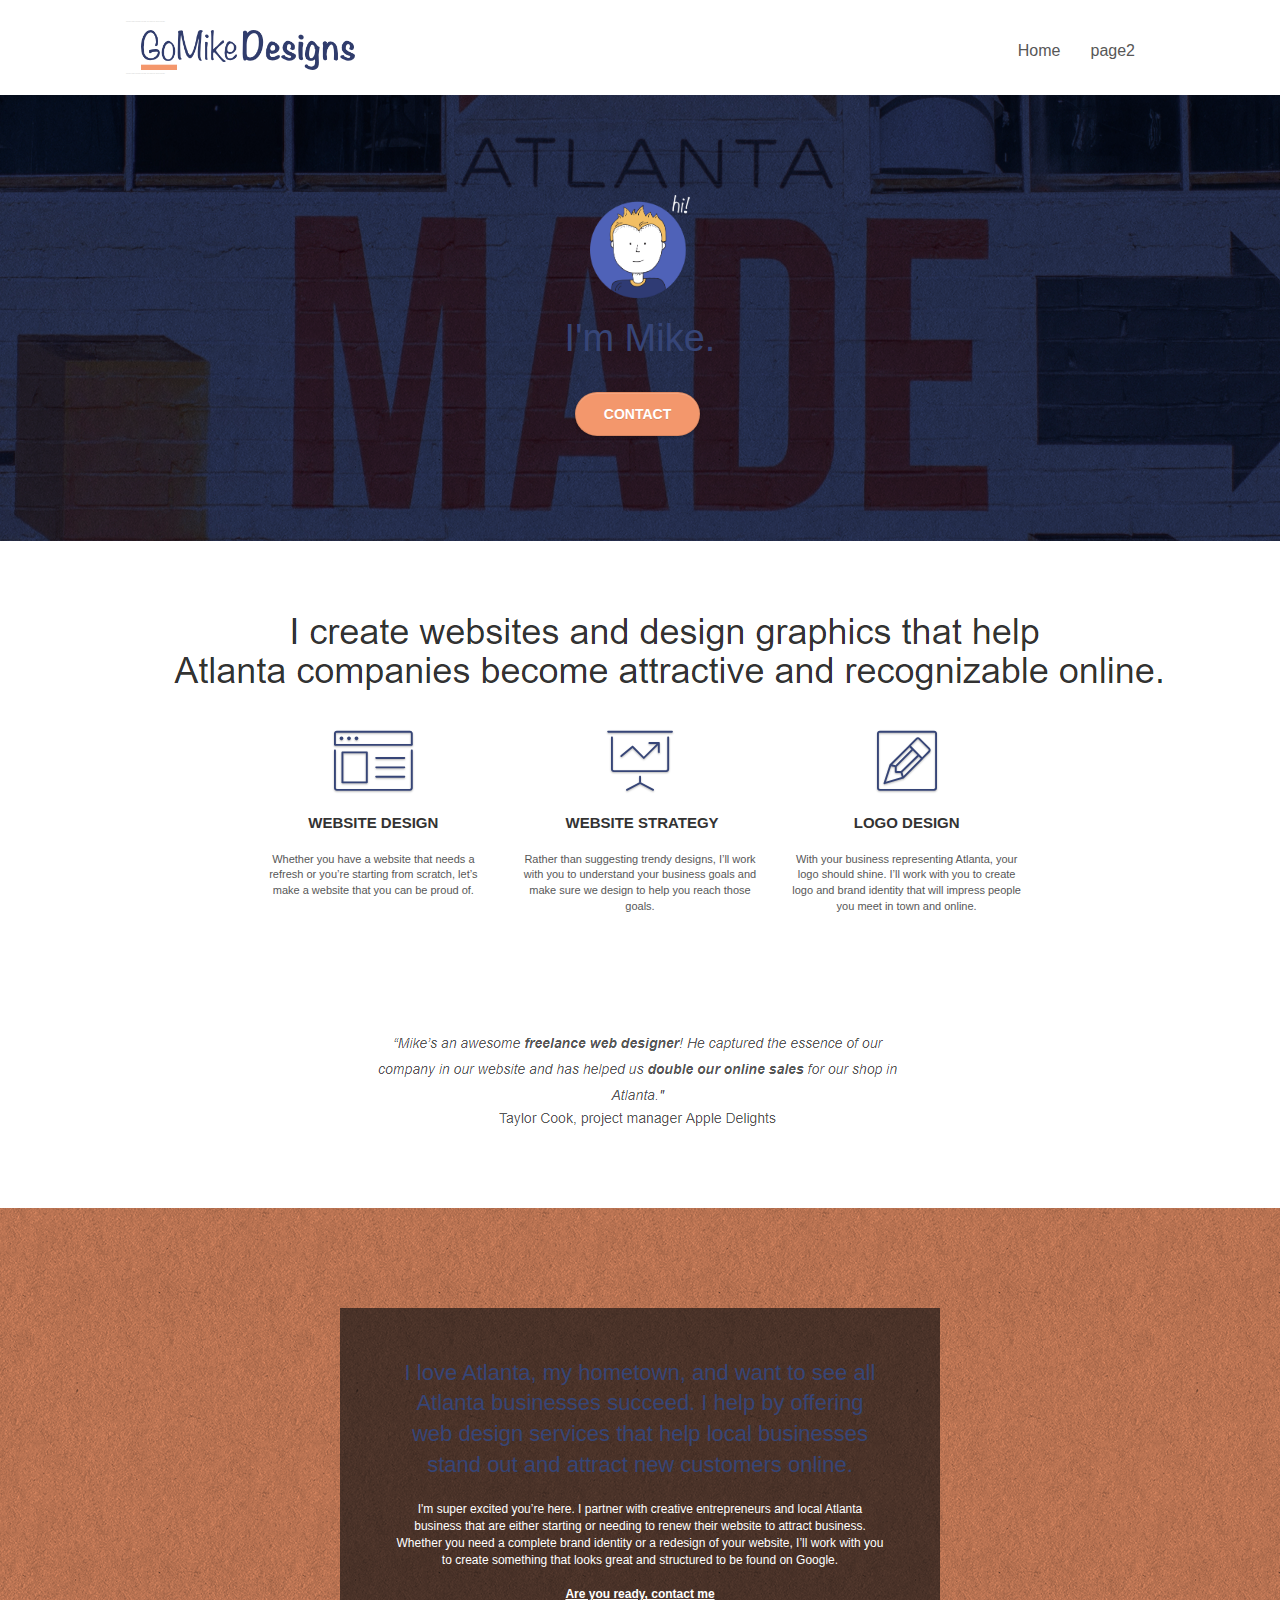
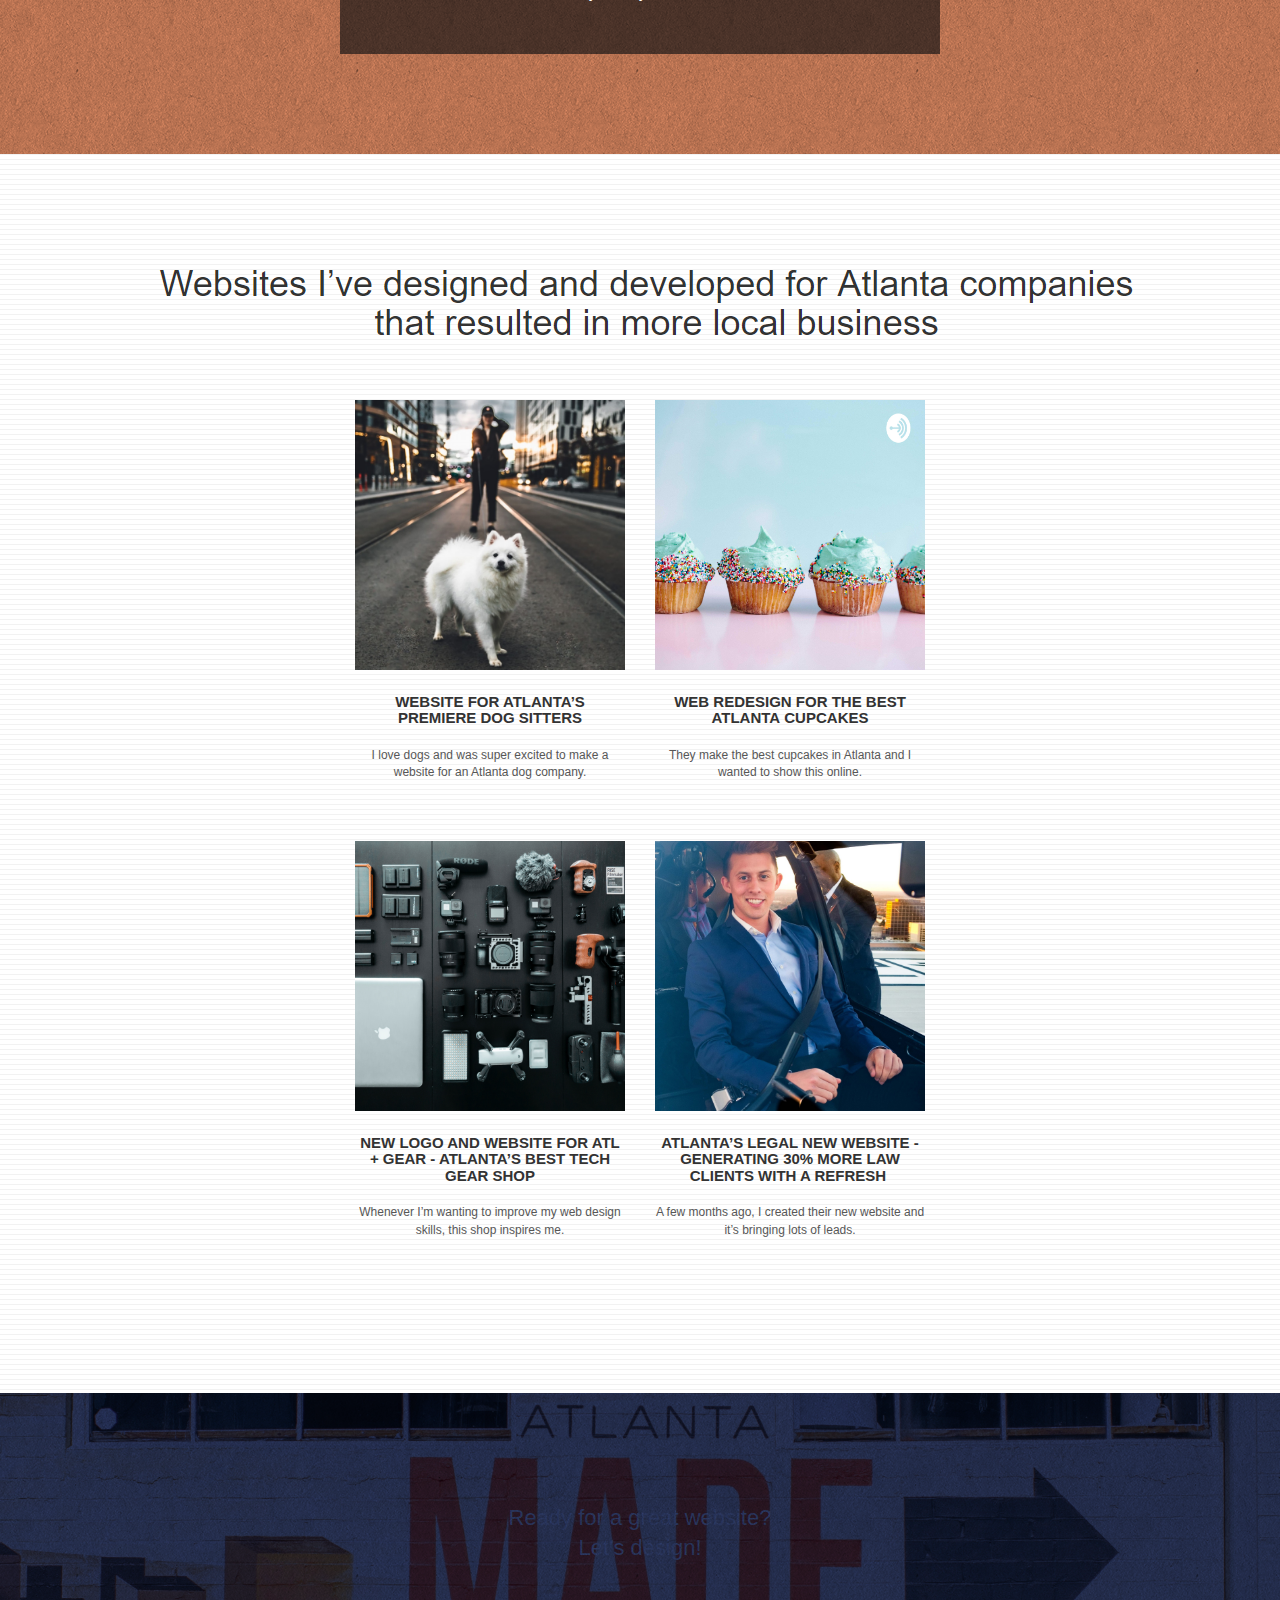
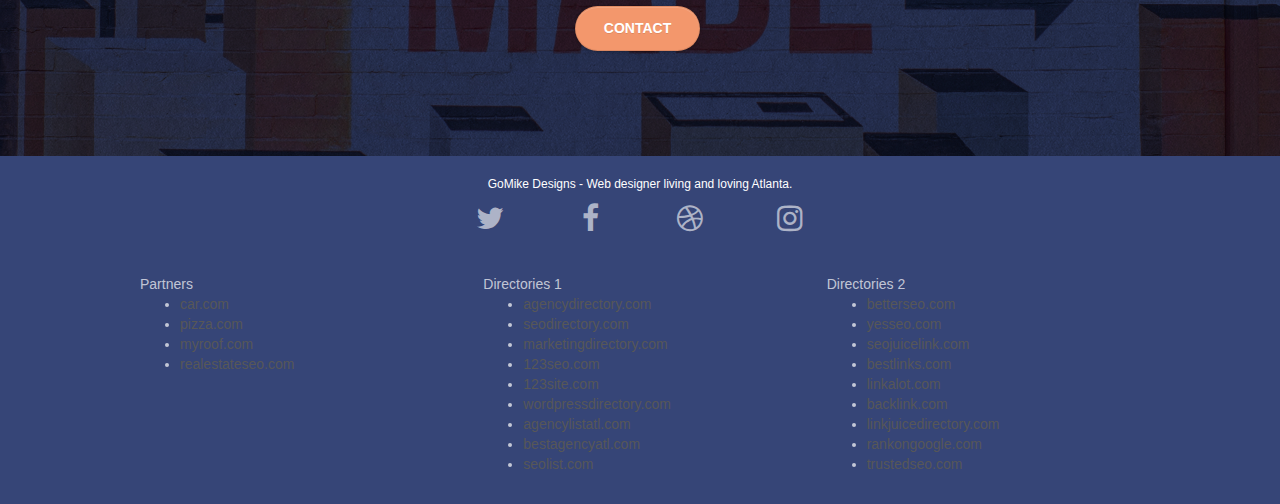
==== P4-Project-Updates/index.html @ a1fd882c "first commit" ====
<!doctype html>
<html lang="Default">
<head>
    <meta charset="utf-8">
    <meta name="keywords" content="seo, google, website, internet, web design, design agency, design agency, design agency, design agency, design agency, design agency, logo design atlanta">
    <meta name="description" content="I'm Mike and your should hire me to build your website">
    <meta name="viewport" content="width=device-width, initial-scale=1.0, viewport-fit=cover">
    <link rel="shortcut icon" type="image/png" href="favicon.jpg">
    
	<link rel="stylesheet" type="text/css" href="./css/bootstrap.css">
	<link rel="stylesheet" type="text/css" href="style.css">
	<link rel="stylesheet" type="text/css" href="./css/font-awesome.css">
	<link rel="stylesheet" type="text/css" href="./css/et-line.css">
	
    
	<script src="./js/jquery-2.1.0.js"></script>
	<script src="./js/bootstrap.js"></script>
	<script src="./js/blocs.js"></script>
	<script src="./js/jquery.touchSwipe.js"></script>
	<script src="./js/gmaps.js"></script>

    <title>.</title>

    
<!-- Analytics -->
 
<!-- Analytics END -->
    
</head>
<body>
<!-- Main container -->
<div class="page-container">
    
<!-- bloc-0 -->
<div class="bloc bgc-white l-bloc " id="bloc-0">
	<div class="container bloc-sm">
		<nav class="navbar row">
			<div class="navbar-header">
					<div class="keywords" style="color:#cccccc;font-size:1px;">web agency atlanta, web strategy, web design, logo, website, web, internet, logo design</div>
				<a class="navbar-brand" href="index.html"><img src="img/atlanta%20web%20design%20logo.png" alt="logo, seo, google, website, internet, web design, design agency" height="40" /></a>
					<div class="keywords" style="color:#cccccc;font-size:1px;">web agency atlanta, web strategy, web design, logo, website, web, internet, logo design</div>

				<button id="nav-toggle" type="button" class="ui-navbar-toggle navbar-toggle" data-toggle="collapse" data-target=".navbar-1">
					<span class="sr-only">Toggle navigation</span><span class="icon-bar"></span><span class="icon-bar"></span><span class="icon-bar"></span>
				</button>
			</div>
			<div class="collapse navbar-collapse navbar-1 special-dropdown-nav">
				<ul class="site-navigation nav navbar-nav">
					<li>
						<a href="index.html">Home</a>
					</li>
					<li>
					</li>
					<li>
						<a href="page2.html">page2</a>
					</li>
				</ul>
			</div>
		</nav>
	</div>
</div>
<!-- bloc-0 END -->

<!-- bloc-1-hero -->
<div class="bloc bgc-dark-slate-blue bg-atlanta-20made-20sign d-bloc bg-t-edge bloc-bg-texture texture-paper b-parallax" id="bloc-1-hero">
	<div class="container bloc-lg">
		<div class="row tight-width-whitespace">
			<div class="col-sm-12">
				<img src="img/atlanta%20web%20designer%20mike.png" class="center-block image-resize-mode" width="100" alt="atlanta web designer mike,seo, google, website, internet, web design, design agency" />
				<h1 class="text-center hero-bloc-text tc-white ">
					I'm Mike.
				</h1>
				<div class="text-center">
					<a href="page2.html" class="btn btn-lg btn-clean btn-rd cta-hero btn-atomic-tangerine" id="cta-hero">Contact</a>
				</div>
			</div>
		</div>
	</div>
</div>
<!-- bloc-1-hero END -->

<!-- bloc-2-services -->
<div class="bloc bgc-white l-bloc" id="bloc-2-services">
	<div class="container bloc-md">
		<div class="row">
			<div class="col-sm-12 text-center">
				<img alt="web agency, web design, logo design, atlanta agency, mike" src="img/title.png" />
			</div>
		</div>
		<div class="row voffset-lg med-width-whitespace">
			<div class="col-sm-4">
				<div class="text-center">
					<span class="et-icon-browser sm-shadow icon-dark-slate-blue icons icon-lg"></span>
				</div>
				<h1 class="mg-md text-center service-header">
					Website Design
				</h1>
				<p class="text-center ">
					Whether you have a website that needs a refresh or you&rsquo;re starting from scratch, let&rsquo;s make a website that you can be proud of.
				</p>
			</div>
			<div class="col-sm-4">
				<div class="text-center">
					<span class="et-icon-presentation sm-shadow icon-dark-slate-blue icons icon-lg"></span>
				</div>
				<h1 class="mg-md text-center service-header">
					&nbsp;Website Strategy
				</h1>
				<p class="text-center ">
					Rather than suggesting trendy designs, I&rsquo;ll work with you to understand your business goals and make sure we design to help you reach those goals.<br>
				</p>
			</div>
			<div class="col-sm-4">
				<div class="text-center">
					<span class="et-icon-edit sm-shadow icon-dark-slate-blue icons icon-lg"></span>
				</div>
				<h1 class="mg-md text-center service-header">
					Logo Design
				</h1>
				<p class="text-center ">
					With your business representing Atlanta, your logo should shine. I&rsquo;ll work with you to create logo and brand identity that will impress people you meet in town and online.
				</p>
			</div>
		</div>
		<div class="row voffset-lg voffset">
			<div class="col-xs-12 col-md-8 col-md-offset-2 text-center">
				<img alt="web agency, web design, logo design " src="img/quote.png" />
			</div>
		</div>
	</div>
</div>
<!-- bloc-2-services END -->

<!-- bloc-3-what-i-do -->
<div class="bloc tc-white bgc-atomic-tangerine bloc-bg-texture texture-paper b-parallax bg-atlanta-20made-20sign-20orange d-bloc" id="bloc-3-what-i-do">
	<div class="container bloc-lg">
		<div class="row tight-width-whitespace black-background">
			<div class="col-sm-12">
				<h2 class="mg-md text-center tc-white">
					I love Atlanta, my hometown, and want to see all Atlanta businesses succeed. I help by offering web design services that help local businesses stand out and attract new customers online.<br>
				</h2>
				<p class="text-center white">
					I'm super excited you&rsquo;re here. I partner with creative entrepreneurs and local Atlanta business that are either starting or needing to renew their website to attract business. Whether you need a complete brand identity or a redesign of your website, I&rsquo;ll work with you to create something that looks great and structured to be found on Google.<br><br><a class="ltc-white bold-link" href="page2.html">Are you ready, contact me</a><br>
				</p>
			</div>
		</div>
	</div>
</div>
<!-- bloc-3-what-i-do END -->

<!-- bloc-4-portfolio -->
<div class="bloc bgc-white bg-lines-h2-bg bg-repeat l-bloc" id="bloc-4-portfolio">
	<div class="container bloc-lg">
		<div class="row">
			<div class="col-sm-12 text-center">
								<img alt="web agency, web design, logo design " src="img/title2.png" />

			</div>
		</div>
		<div class="row tight-width-whitespace portfolio-row">
			<div class="col-sm-6">
				<a href="#" data-lightbox="img/11.jpg" data-gallery-id="gallery-1" data-caption="Website for Atlanta's Premiere dog salon" data-frame="snapshot-lb"><img src="img/11.jpg" class="img-responsive portfolio-thumb" alt="seo, google, website, internet, web design, design agency website for dog salon"/></a>
				<h3 class="mg-md text-center">
					Website for Atlanta&rsquo;s premiere Dog Sitters
				</h3>
				<p class="text-center">
					I love dogs and was super excited to make a website for an Atlanta dog company.
				</p>
			</div>
			<div class="col-sm-6">
				<a href="#" data-lightbox="img/2.jpg" data-gallery-id="gallery-1" data-caption="web redesign for the best cupcakes in Atlanta" data-frame="snapshot-lb"><img src="img/2.jpg" class="img-responsive portfolio-thumb" alt="seo, google, website, internet, web design, design agency website for best cupcakes in atlanta"/></a>
				<h3 class="mg-md text-center">
					Web redesign for the best Atlanta&nbsp;cupcakes
				</h3>
				<p class="text-center">
					They make the best cupcakes in Atlanta and I wanted to show this online.
				</p>
			</div>
		</div>
		<div class="row tight-width-whitespace portfolio-row">
			<div class="col-sm-6">
				<a href="#" data-lightbox="img/3.bmp" data-gallery-id="gallery-1" data-caption="New logo and website for Atlanta's best tech gear shop" data-frame="snapshot-lb"><img src="img/3.bmp" class="img-responsive portfolio-thumb" alt="3.jpg" /></a>
				<h3 class="mg-md text-center">
					New logo and website for Atl + Gear - Atlanta&rsquo;s best tech gear shop
				</h3>
				<p class="text-center">
					Whenever I&rsquo;m wanting to improve my web design skills, this shop inspires me.
				</p>
			</div>
			<div class="col-sm-6">
				<a href="#" data-lightbox="img/4.bmp" data-gallery-id="gallery-1" data-caption="Atlanta's legal website generates 30% more clients after web redesign" data-frame="snapshot-lb"><img src="img/4.bmp" class="img-responsive portfolio-thumb" alt="seo, google, website, internet, web design, Atlanta's legal website generates 30% more clients after web redesign" /></a>
				<h3 class="mg-md text-center">
					Atlanta&rsquo;s legal new website - Generating 30% more law clients with a refresh&nbsp;
				</h3>
				<p class="text-center">
					A few months ago, I created their new website and it&rsquo;s bringing lots of leads.
				</p>
			</div>
		</div>
	</div>
</div>
<!-- bloc-4-portfolio END -->

<!-- bloc-5-cta -->
<div class="bloc bgc-dark-slate-blue bg-atlanta-20made-20sign d-bloc bloc-bg-texture texture-paper" id="bloc-5-cta">
	<div class="container bloc-lg">
		<div class="row">
			<h2 class="mg-md text-center tc-white">
				Ready for a great website? <br>Let&rsquo;s design!
			</h2>
			<div class="col-sm-12 text-center">
				<a href="page2.html" class="btn btn-atomic-tangerine btn-clean btn-rd btn-lg cta-hero">Contact</a>
			</div>
		</div>
	</div>
</div>
<!-- bloc-5-cta END -->

<!-- Footer - bloc-8 -->
<div class="bloc bgc-dark-slate-blue d-bloc" id="bloc-8">
	<div class="container bloc-sm">
		<div class="row">
			<div class="col-sm-12">
				<p class="text-center white">
					GoMike Designs - Web designer living and loving Atlanta.<br>
				</p>
				<div class="row row-no-gutters social">
					<div class="col-sm-3">
						<div class="text-center">
							<a class="social" href="index.html"><span class="fa fa-twitter icon-md"></span></a>
						</div>
					</div>
					<div class="col-sm-3">
						<div class="text-center">
							<a class="social" href="index.html"><span class="fa fa-facebook icon-md"></span></a>
						</div>
					</div>
					<div class="col-sm-3">
						<div class="text-center">
							<a class="social" href="index.html"><span class="fa fa-dribbble icon-md"></span></a>
						</div>
					</div>
					<div class="col-sm-3">
						<div class="text-center">
							<a class="social" href="index.html"><span class="fa fa-instagram icon-md"></span></a>
						</div>
					</div>

					<div class="keywords" style="color:#364577;">web agency atlanta, web strategy, web design, logo, website, web, internet, logo design</div>

				</div>
					<div class="row">
					<div class="col-sm-4">
						Partners
							<ul>
								<li><a href="car.com">car.com</a></li>
								<li><a href="pizza.com">pizza.com</a></li>
								<li><a href="myroof.com">myroof.com</a></li>
								<li><a href="realestateseo.com">realestateseo.com</a></li>
							</ul>		
					</div>
					<div class="col-sm-4">
						Directories 1
						<ul>
							<li><a href="agencydirectory.com">agencydirectory.com</a></li>
							<li><a href="seodirectory.com">seodirectory.com</a></li>
							<li><a href="marketingdirectory.com">marketingdirectory.com</a></li>
							<li><a href="123seo.com">123seo.com</a></li>
							<li><a href="123site.com">123site.com</a></li>
							<li><a href="wordpressdirectory.com">wordpressdirectory.com</a></li>
							<li><a href="agencylistatl.com">agencylistatl.com</a></li>
							<li><a href="bestagencyatl.com">bestagencyatl.com</a></li>
							<li><a href="seolist.com">seolist.com</a></li>
						</ul>
					</div>
					<div class="col-sm-4">
						Directories 2
						<ul>
							<li><a href="betterseo.com">betterseo.com</a></li>
							<li><a href="yesseo.com">yesseo.com</a></li>
							<li><a href="seojuicelink.com">seojuicelink.com</a></li>
							<li><a href="bestlinks.com">bestlinks.com</a></li>
							<li><a href="linkalot.com">linkalot.com</a></li>
							<li><a href="backlink.com">backlink.com</a></li>
							<li><a href="linkjuicedirectory.com">linkjuicedirectory.com</a></li>
							<li><a href="rankongoogle.com">rankongoogle.com</a></li>
							<li><a href="trustedseo.com">trustedseo.com</a></li>
						</ul>
					</div>
				</div>
			</div>
		</div>
	</div>
</div>
<!-- Footer - bloc-8 END -->

</div>
<!-- Main container END -->
    

</body>
</html>
---- P4-Project-Updates/style.css ----
body {
    margin: 0;
    padding: 0;
    background: #FFF;
    overflow-x: hidden;
    -webkit-font-smoothing: antialiased;
    -moz-osx-font-smoothing: grayscale;
}

a,
button {
    transition: all .3s ease-in-out;
    outline: none!important;
}

a:hover {
    text-decoration: none;
    cursor: pointer;
}

#page-loading-blocs-notifaction {
    position: fixed;
    top: 0;
    bottom: 0;
    width: 100%;
    z-index: 100000;
    background: #FFFFFF url("img/pageload-spinner.gif") no-repeat center center;
}

.bloc {
    width: 100%;
    clear: both;
    background: 50% 50% no-repeat;
    padding: 0 50px;
    -webkit-background-size: cover;
    -moz-background-size: cover;
    -o-background-size: cover;
    background-size: cover;
    position: relative;
}

.bloc .container {
    padding-left: 0;
    padding-right: 0;
}

.bloc-lg {
    padding: 100px 50px;
}

.bloc-md {
    padding: 50px;
}

.bloc-sm {
    padding: 20px 50px;
}

.bg-center,
.bg-l-edge,
.bg-r-edge,
.bg-t-edge,
.bg-b-edge,
.bg-tl-edge,
.bg-bl-edge,
.bg-tr-edge,
.bg-br-edge,
.bg-repeat {
    -webkit-background-size: auto!important;
    -moz-background-size: auto!important;
    -o-background-size: auto!important;
    background-size: auto!important;
}

.bg-repeat {
    background: repeat;
}

.bg-t-edge {
    background: top no-repeat;
}

.bloc-bg-texture::before {
    content: "";
    background-size: 2px 2px;
    position: absolute;
    top: 0;
    bottom: 0;
    left: 0;
    right: 0;
}

.texture-paper::before {
    background: url("img/texture-paper.png");
    background-size: 280px 280px;
}

.b-parallax {
    background-attachment: fixed;
}

.d-bloc {
    color: rgba(255, 255, 255, .7);
}

.d-bloc button:hover {
    color: rgba(255, 255, 255, .9);
}

.d-bloc .icon-round,
.d-bloc .icon-square,
.d-bloc .icon-rounded,
.d-bloc .icon-semi-rounded-a,
.d-bloc .icon-semi-rounded-b {
    border-color: rgba(255, 255, 255, .9);
}

.d-bloc .divider-h span {
    border-color: rgba(255, 255, 255, .2);
}

.d-bloc .a-btn,
.d-bloc .navbar a,
.d-bloc .navbar-brand,
.d-bloc a .icon-sm,
.d-bloc a .icon-md,
.d-bloc a .icon-lg,
.d-bloc a .icon-xl,
.d-bloc h1 a,
.d-bloc h2 a,
.d-bloc h3 a,
.d-bloc h4 a,
.d-bloc h5 a,
.d-bloc h6 a,
.d-bloc p a {
    color: rgba(255, 255, 255, .6);
}

.d-bloc .a-btn:hover,
.d-bloc .navbar a:hover,
.d-bloc .navbar-brand:hover,
.d-bloc a:hover .icon-sm,
.d-bloc a:hover .icon-md,
.d-bloc a:hover .icon-lg,
.d-bloc a:hover .icon-xl,
.d-bloc h1 a:hover,
.d-bloc h2 a:hover,
.d-bloc h3 a:hover,
.d-bloc h4 a:hover,
.d-bloc h5 a:hover,
.d-bloc h6 a:hover,
.d-bloc p a:hover {
    color: rgba(255, 255, 255, 1);
}

.d-bloc .navbar-toggle .icon-bar {
    background: rgba(255, 255, 255, 1);
}

.d-bloc .btn-wire,
.d-bloc .btn-wire:hover {
    color: rgba(255, 255, 255, 1);
    border-color: rgba(255, 255, 255, 1);
}

.d-bloc .panel {
    color: rgba(0, 0, 0, .5);
}

.d-bloc .panel button:hover {
    color: rgba(0, 0, 0, .7);
}

.d-bloc .panel icon {
    border-color: rgba(0, 0, 0, .7);
}

.d-bloc .panel .divider-h span {
    border-color: rgba(0, 0, 0, .1);
}

.d-bloc .panel .a-btn {
    color: rgba(0, 0, 0, .6);
}

.d-bloc .panel .a-btn:hover {
    color: rgba(0, 0, 0, 1);
}

.d-bloc .panel .btn-wire,
.d-bloc .panel .btn-wire:hover {
    color: rgba(0, 0, 0, .7);
    border-color: rgba(0, 0, 0, .3);
}

.d-bloc .panel,
.l-bloc {
    color: rgba(0, 0, 0, .5);
}

.d-bloc .panel button:hover,
.l-bloc button:hover {
    color: rgba(0, 0, 0, .7);
}

.l-bloc .icon-round,
.l-bloc .icon-square,
.l-bloc .icon-rounded,
.l-bloc .icon-semi-rounded-a,
.l-bloc .icon-semi-rounded-b {
    border-color: rgba(0, 0, 0, .7);
}

.d-bloc .panel .divider-h span,
.l-bloc .divider-h span {
    border-color: rgba(0, 0, 0, .1);
}

.d-bloc .panel .a-btn,
.l-bloc .a-btn,
.l-bloc .navbar a,
.l-bloc .navbar-brand,
.l-bloc a .icon-sm,
.l-bloc a .icon-md,
.l-bloc a .icon-lg,
.l-bloc a .icon-xl,
.l-bloc h1 a,
.l-bloc h2 a,
.l-bloc h3 a,
.l-bloc h4 a,
.l-bloc h5 a,
.l-bloc h6 a,
.l-bloc p a {
    color: rgba(0, 0, 0, .6);
}

.d-bloc .panel .a-btn:hover,
.l-bloc .a-btn:hover,
.l-bloc .navbar a:hover,
.l-bloc .navbar-brand:hover,
.l-bloc a:hover .icon-sm,
.l-bloc a:hover .icon-md,
.l-bloc a:hover .icon-lg,
.l-bloc a:hover .icon-xl,
.l-bloc h1 a:hover,
.l-bloc h2 a:hover,
.l-bloc h3 a:hover,
.l-bloc h4 a:hover,
.l-bloc h5 a:hover,
.l-bloc h6 a:hover,
.l-bloc p a:hover {
    color: rgba(0, 0, 0, 1);
}

.l-bloc .navbar-toggle .icon-bar {
    color: rgba(0, 0, 0, .6);
}

.d-bloc .panel .btn-wire,
.d-bloc .panel .btn-wire:hover,
.l-bloc .btn-wire,
.l-bloc .btn-wire:hover {
    color: rgba(0, 0, 0, .7);
    border-color: rgba(0, 0, 0, .3);
}

.voffset {
    margin-top: 30px;
}

.voffset-lg {
    margin-top: 80px;
}

.row-no-gutters {
    margin-right: 0;
    margin-left: 0;
}

.row.row-no-gutters > [class^="col-"],
.row.row-no-gutters > [class*=" col-"] {
    padding-right: 0;
    padding-left: 0;
}

#bloc-2-services p {
    font-size: 11px;
}

.navbar {
    margin-bottom: 0;
    z-index: 1;
}

.navbar-brand {
    height: auto;
    padding: 3px 15px;
    font-size: 25px;
    font-weight: normal;
    font-weight: 600;
    line-height: 44px;
}

.navbar-brand img {
    max-height: 200px;
    margin: 0 5px 0 0;
    display: inline;
}

.navbar-brand img[src$=svg] {
    min-width: 100px;
}

.nav-center .navbar-brand img {
    margin: 0;
}

.navbar .nav {
    padding-top: 2px;
    margin-right: -16px;
    float: right;
    z-index: 1;
}

.nav > li {
    float: left;
    margin-top: 4px;
    font-size: 16px;
}

.navbar-nav .open .dropdown-menu > li > a {
    text-align: inherit;
}

.nav > li a:hover,
.nav > li a:focus {
    background: transparent;
}

.navbar-toggle {
    margin: 10px 10px 0 0;
    border: 0px;
}

.navbar-toggle:hover {
    background: transparent!important;
}

.navbar-toggle .icon-bar {
    background-color: rgba(0, 0, 0, .5);
    width: 26px;
}

.nav-invert .navbar .nav {
    float: left;
}

.nav-invert .navbar-header,
.nav-invert .navbar-brand {
    float: right;
    position: relative;
    z-index: 2;
}

@media (min-width: 768px) {
    .site-navigation {
        position: absolute;
        top: 50%;
        right: 20px;
        transform: translate(0, -50%);
        -webkit-transform: translateY(-50%);
    }
    .nav > li .dropdown-menu a,
    .nav > li .dropdown-menu a:hover {
        color: #484848;
    }
    .nav-invert .site-navigation {
        left: 0;
        right: 0;
    }
    .nav-center {
        text-align: center;
    }
    .nav-center .navbar-header {
        width: 100%;
    }
    .nav-center .navbar-header,
    .nav-center .navbar-brand,
    .nav-center .nav > li {
        float: none;
        display: inline-block;
    }
    .nav-center .site-navigation {
        position: relative;
        width: 100%;
        right: 0;
        margin-right: 0px;
        margin-top: 20px;
    }
    .nav-center.mini-nav .navbar-toggle {
        float: none;
        margin: 10px auto 0;
    }
}

.nav > li > .dropdown a {
    background: none!important;
    display: block;
    padding: 14px 15px;
}

nav .caret {
    margin: 0 5px;
}

.dropdown-menu .dropdown-menu {
    top: -8px;
    left: 100%;
}

.dropdown-menu .dropmenu-flow-right {
    top: 100%;
    left: 0;
    margin-left: -1px;
    border-top-left-radius: 0;
    border-top-right-radius: 0;
}

.dropdown-menu .dropdown span {
    border: 4px solid black;
    border-top-color: transparent;
    border-right-color: transparent;
    border-bottom-color: transparent;
    margin: 6px -5px 0 0!important;
    float: right;
}

.mg-md {
    margin-top: 10px;
    margin-bottom: 20px;
}

.mg-lg {
    margin-top: 10px;
    margin-bottom: 40px;
}

.btn {
    margin: 0 5px 5px 0;
}

.btn.pull-right {
    margin: 0 0 5px 5px;
}

.btn-d,
.btn-d:hover,
.btn-d:focus {
    color: #FFF;
    background: rgba(0, 0, 0, .3);
}

button {
    outline: none!important;
}

.btn-rd {
    border-radius: 40px;
}

.btn-clean {
    border: 1px solid rgba(0, 0, 0, .08);
    border-bottom-color: rgba(0, 0, 0, .1);
    text-shadow: 0 1px 0 rgba(0, 0, 1, .1);
    box-shadow: 0 1px 3px rgba(0, 0, 1, .25), inset 0 1px 0 0 rgba(255, 255, 255, .15);
}

.icon-md {
    font-size: 30px!important;
}

.icon-lg {
    font-size: 60px!important;
}

.sm-shadow {
    text-shadow: 0 1px 2px rgba(0, 0, 0, .3);
}

.panel-sq,
.panel-sq .panel-heading,
.panel-sq .panel-footer {
    border-radius: 0;
}

.panel-rd {
    border-radius: 30px;
}

.panel-rd .panel-heading {
    border-radius: 29px 29px 0 0;
}

.panel-rd .panel-footer {
    border-radius: 0 0 29px 29px;
}

.form-control {
    border-color: rgba(0, 0, 0, .1);
    box-shadow: none;
}

.scrollToTop {
    width: 40px;
    height: 40px;
    position: fixed;
    bottom: 20px;
    right: 20px;
    opacity: 0;
    z-index: 500;
    transition: all .3s ease-in-out;
}

.scrollToTop span {
    margin-top: 6px;
}

.showScrollTop {
    font-size: 14px;
    opacity: 1;
}

a[data-lightbox] {
    position: relative;
    display: block;
    text-align: center;
}

a[data-lightbox]:hover::before {
    content: "+";
    font-family: "HelveticaNeue-Light", "Helvetica Neue Light", "Helvetica Neue", Helvetica, Arial;
    font-size: 32px;
    width: 50px;
    height: 50px;
    margin-left: -25px;
    border-radius: 50%;
    background: rgba(0, 0, 0, .6);
    color: #FFF;
    font-weight: 100;
    z-index: 1;
    position: absolute;
    top: 50%;
    transform: translateY(-50%);
    -webkit-transform: translateY(-50%);
}

a[data-lightbox]:hover img {
    opacity: 0.6;
    -webkit-animation-fill-mode: none;
    animation-fill-mode: none;
}

#lightbox-modal {
    display: flex;
    align-items: center;
}

#lightbox-modal .modal-dialog {
    width: 90%;
    max-width: 900px;
    margin: 0 auto 0;
}

#lightbox-modal .modal-dialog img {
    max-height: 90vh;
    margin: 0 auto;
}

.lightbox-caption {
    padding: 20px;
    color: #FFF;
    background: rgba(0, 0, 0, .5);
    position: absolute;
    left: 15px;
    right: 15px;
    bottom: 5px;
}

.close-lightbox {
    color: #FFF;
    font-size: 30px;
    position: absolute;
    top: 20px;
    right: 20px;
    z-index: 20;
    background: rgba(0, 0, 0, .5);
    border: none;
    line-height: 30px;
    padding: 0 9px 5px;
    opacity: 0.3;
}

.close-lightbox:hover,
.next-lightbox:hover,
.prev-lightbox:hover {
    opacity: 1.0;
    color: #FFF;
}

.next-lightbox,
.prev-lightbox {
    font-size: 20px;
    color: rgba(255, 255, 255, .9);
    background: rgba(0, 0, 0, .5);
    transition: all .2s ease-in-out;
    position: absolute;
    top: 45%;
    z-index: 1;
    opacity: 0.4;
}

.next-lightbox {
    padding: 6px 8px 1px 13px;
    right: 25px;
}

.prev-lightbox {
    padding: 6px 13px 1px 10px;
    left: 25px;
}

.snapshot-lb .modal-body {
    padding-bottom: 45px;
}

.snapshot-lb .lightbox-caption {
    padding: 0;
    color: rgba(0, 0, 0, .5);
    background: none;
}

h1,
h2,
h3,
h4,
h5,
h6,
p,
label,
.btn,
a {
    font-family: "helvetica";
    font-weight: 400;
    color: #575757!important;
}

.container {
    max-width: 1000px;
}

.hero-bloc-text {
    font-size: 38px;
}

.hero-bloc-text-sub {
    font-size: 36px;
}

.statement-bloc-text {
    line-height: 26px;
    font-style: italic;
    font-size: 20px;
    text-align: center;
    font-weight: lighter;
    max-width: 520px;
    margin: auto auto auto auto;
}

p {
    font-size: 12px;
}

.tight-width-whitespace {
    max-width: 600px;
    margin: auto auto auto auto;
}

.h1 {
    font-size: 20px;
    font-family: "Open Sans";
}

.cta-hero {
    margin-top: 22px;
    color: #FFFFFF!important;
    text-transform: uppercase;
    padding: 12px 28px 12px 28px;
    font-size: 1.0em;
    font-weight: 700;
}

.social {
    max-width: 400px;
    margin: auto auto auto auto;
}

h2 {
    font-size: 22px;
    line-height: 1.4em;
}

h3 {
    font-size: 15px;
    text-transform: uppercase;
    font-weight: 700;
    color: #333333!important;
}

.med-width-whitespace {
    max-width: 800px;
    margin: auto auto auto auto;
    box-shadow: 0px 0px 0px #000000;
}

h1 {
    color: #333333!important;
}

h4 {
    color: #333333!important;
}

.icons {
    margin-bottom: 14px;
    margin-top: 24px;
}

.white {
    color: #FFFFFF!important;
}

.portfolio-thumb {
    margin-bottom: 24px;
}

.portfolio-row {
    margin-bottom: 44px;
    margin-top: 50px;
}

.avatar {
    box-shadow: 0px 4px 9px rgba(0, 0, 0, 0.3);
}

.black-background {
    background-color: rgba(35, 31, 32, 0.7);
    padding: 40px 40px 40px 40px;
}

.bold-link {
    font-weight: 900;
    text-decoration: underline!important;
}

.service-header {
    font-size: 15px;
    font-weight: 700;
    text-transform: uppercase;
}

.bgc-white {
    background-color: #FFFFFF;
}

.bgc-dark-slate-blue {
    background-color: #364577;
}

.bgc-atomic-tangerine {
    background-color: #F3976C;
}

.tc-white {
    color: #364577!important;
}

.btn-atomic-tangerine {
    background: #F3976C;
    color: #FFFFFF!important;
}

.btn-atomic-tangerine:hover {
    background: #c27956!important;
    color: #FFFFFF!important;
}

.ltc-white {
    color: #FFFFFF!important;
}

.ltc-white:hover {
    color: #cccccc!important;
}

.ltc-atomic-tangerine {
    color: #F3976C!important;
}

.ltc-atomic-tangerine:hover {
    color: #c27956!important;
}

.icon-dark-slate-blue {
    color: #364577!important;
    border-color: #364577!important;
}

.bg-dots-bg {
    background-image: url("img/dots-bg.png");
}

.bg-lines-h2-bg {
    background-image: url("img/lines-h2-bg.png");
}

.bg-atlanta-20made-20sign {
    background-image: url("img/atlanta%20made%20sign.jpg");
}

.bg-atlanta-20made-20sign-20orange {
    background-image: url("img/atlanta%20made%20sign%20orange.jpg");
}

@media (max-width: 1024px) {
    .bloc {
        padding-left: 20px;
        padding-right: 20px;
    }
    .bloc.full-width-bloc,
    .bloc-tile-2.full-width-bloc .container,
    .bloc-tile-3.full-width-bloc .container,
    .bloc-tile-4.full-width-bloc .container {
        padding-left: 0;
        padding-right: 0;
    }
}

@media (max-width: 992px) and (min-width: 768px) {
    .navbar .nav {
        max-width: 80%
    }
    .nav-center.navbar .nav {
        max-width: 100%
    }
}

@media only screen and (min-device-width: 768px) and (max-device-width: 1024px) and (orientation: landscape) {
    .b-parallax {
        background-attachment: scroll;
    }
}

@media only screen and (min-device-width: 1024px) and (max-device-width: 1366px) and (-webkit-min-device-pixel-ratio: 1.5) {
    .b-parallax {
        background-attachment: scroll;
    }
}

@media (max-width: 991px) {
    .container {
        width: 100%;
    }
    .b-parallax {
        background-attachment: scroll;
    }
    .page-container,
    #hero-bloc {
        overflow-x: hidden;
        position: relative;
    }
    .bloc {
        padding-left: constant(safe-area-inset-left);
        padding-right: constant(safe-area-inset-right);
    }
    .bloc-group,
    .bloc-group .bloc {
        display: block;
        width: 100%;
    }
    .bloc-fill-screen .fill-bloc-top-edge,
    .bloc-fill-screen .fill-bloc-bottom-edge {
        padding: 0 20px;
        padding-left: constant(safe-area-inset-left);
        padding-right: constant(safe-area-inset-right);
    }
}

@media (max-width: 767px) {
    .page-container {
        overflow-x: hidden;
        position: relative;
    }
    h1,
    h2,
    h3,
    h4,
    h5,
    h6,
    p,
    #disqus_thread {
        padding-left: 10px!important;
        padding-right: 10px!important;
    }
    .b-parallax {
        background-attachment: scroll;
    }
    .navbar .nav {
        padding-top: 0;
        border-top: 1px solid rgba(0, 0, 0, .2);
        float: none!important;
    }
    .navbar.row {
        margin-left: 0;
        margin-right: 0;
    }
    .site-navigation {
        position: inherit;
        transform: none;
        -webkit-transform: none;
        -ms-transform: none;
    }
    .nav > li {
        margin-top: 0;
        border-bottom: 1px solid rgba(0, 0, 0, .1);
        background: rgba(0, 0, 0, .05);
        text-align: left;
        padding-left: 15px;
        width: 100%;
    }
    .nav > li:hover {
        background: rgba(0, 0, 0, .08);
    }
    .dropdown .dropdown a .caret {
        float: none;
        margin: 5px 0 0 10px!important;
        border: 4px solid black;
        border-bottom-color: transparent;
        border-right-color: transparent;
        border-left-color: transparent;
    }
    #hero-bloc .navbar .nav {
        background: rgba(0, 0, 0, .8);
    }
    #hero-bloc .navbar .nav a {
        color: rgba(255, 255, 255, .6);
    }
    .hero {
        padding: 50px 0;
    }
    .hero-nav {
        left: -1px;
        right: -1px;
    }
    .navbar-collapse {
        padding: 0;
        overflow-x: hidden;
        -webkit-box-shadow: none;
        box-shadow: none;
    }
    .navbar-brand img {
        max-height: 40px;
        width: auto;
    }
    .nav-invert .navbar-header {
        float: none;
        width: 100%;
    }
    .nav-invert .navbar-toggle {
        float: left;
        margin-left: 10px;
    }
    .bloc {
        padding-left: 0;
        padding-right: 0;
    }
    .bloc-xxl,
    .bloc-xl,
    .bloc-lg {
        padding: 40px 0;
    }
    .bloc-sm,
    .bloc-md {
        padding-left: 0;
        padding-right: 0;
    }
    .bloc-tile-2 .container,
    .bloc-tile-3 .container,
    .bloc-tile-4 .container,
    .bloc-fill-screen .fill-bloc-top-edge,
    .bloc-fill-screen .fill-bloc-bottom-edge {
        padding-left: 0;
        padding-right: 0;
    }
    .a-block {
        padding: 0 10px;
    }
    .btn-dwn {
        display: none;
    }
    .voffset {
        margin-top: 5px;
    }
    .voffset-md {
        margin-top: 20px;
    }
    .voffset-lg {
        margin-top: 30px;
    }
    form {
        padding: 5px;
    }
    .close-lightbox {
        display: inline-block;
    }
    .blocsapp-device-iphone5 {
        background-size: 216px 425px;
        padding-top: 60px;
        width: 216px;
        height: 425px;
    }
    .blocsapp-device-iphone5 img {
        width: 180px;
        height: 320px;
    }
}

@media (max-width: 400px) {
    .bloc {
        padding-left: 0;
        padding-right: 0;
    }
}

@media (max-width: 767px) {
    .bloc-mob-center-text {
        text-align: center;
    }
}
---- P4-Project-Updates/css/et-line.css ----
@font-face {
    font-family: et-line;
    src: url(../fonts/et-line.eot);
    src: url(../fonts/et-line.eot?#iefix) format('embedded-opentype'), url(../fonts/et-line.woff) format('woff'), url(../fonts/et-line.ttf) format('truetype'), url(../fonts/et-line.svg#et-line) format('svg');
    font-weight: 400;
    font-style: normal
}

.et-icon-adjustments,
.et-icon-alarmclock,
.et-icon-anchor,
.et-icon-aperture,
.et-icon-attachment,
.et-icon-bargraph,
.et-icon-basket,
.et-icon-beaker,
.et-icon-bike,
.et-icon-book-open,
.et-icon-briefcase,
.et-icon-browser,
.et-icon-calendar,
.et-icon-camera,
.et-icon-caution,
.et-icon-chat,
.et-icon-circle-compass,
.et-icon-clipboard,
.et-icon-clock,
.et-icon-cloud,
.et-icon-compass,
.et-icon-desktop,
.et-icon-dial,
.et-icon-document,
.et-icon-documents,
.et-icon-download,
.et-icon-dribbble,
.et-icon-edit,
.et-icon-envelope,
.et-icon-expand,
.et-icon-facebook,
.et-icon-flag,
.et-icon-focus,
.et-icon-gears,
.et-icon-genius,
.et-icon-gift,
.et-icon-global,
.et-icon-globe,
.et-icon-googleplus,
.et-icon-grid,
.et-icon-happy,
.et-icon-hazardous,
.et-icon-heart,
.et-icon-hotairballoon,
.et-icon-hourglass,
.et-icon-key,
.et-icon-laptop,
.et-icon-layers,
.et-icon-lifesaver,
.et-icon-lightbulb,
.et-icon-linegraph,
.et-icon-linkedin,
.et-icon-lock,
.et-icon-magnifying-glass,
.et-icon-map,
.et-icon-map-pin,
.et-icon-megaphone,
.et-icon-mic,
.et-icon-mobile,
.et-icon-newspaper,
.et-icon-notebook,
.et-icon-paintbrush,
.et-icon-paperclip,
.et-icon-pencil,
.et-icon-phone,
.et-icon-picture,
.et-icon-pictures,
.et-icon-piechart,
.et-icon-presentation,
.et-icon-pricetags,
.et-icon-printer,
.et-icon-profile-female,
.et-icon-profile-male,
.et-icon-puzzle,
.et-icon-quote,
.et-icon-recycle,
.et-icon-refresh,
.et-icon-ribbon,
.et-icon-rss,
.et-icon-sad,
.et-icon-scissors,
.et-icon-scope,
.et-icon-search,
.et-icon-shield,
.et-icon-speedometer,
.et-icon-strategy,
.et-icon-streetsign,
.et-icon-tablet,
.et-icon-target,
.et-icon-telescope,
.et-icon-toolbox,
.et-icon-tools,
.et-icon-tools-2,
.et-icon-trophy,
.et-icon-tumblr,
.et-icon-twitter,
.et-icon-upload,
.et-icon-video,
.et-icon-wallet,
.et-icon-wine {
    font-family: et-line;
    speak: none;
    font-style: normal;
    font-weight: 400;
    font-variant: normal;
    text-transform: none;
    line-height: 1;
    -webkit-font-smoothing: antialiased;
    -moz-osx-font-smoothing: grayscale;
    display: inline-block
}

.et-icon-mobile:before {
    content: "\e000"
}

.et-icon-laptop:before {
    content: "\e001"
}

.et-icon-desktop:before {
    content: "\e002"
}

.et-icon-tablet:before {
    content: "\e003"
}

.et-icon-phone:before {
    content: "\e004"
}

.et-icon-document:before {
    content: "\e005"
}

.et-icon-documents:before {
    content: "\e006"
}

.et-icon-search:before {
    content: "\e007"
}

.et-icon-clipboard:before {
    content: "\e008"
}

.et-icon-newspaper:before {
    content: "\e009"
}

.et-icon-notebook:before {
    content: "\e00a"
}

.et-icon-book-open:before {
    content: "\e00b"
}

.et-icon-browser:before {
    content: "\e00c"
}

.et-icon-calendar:before {
    content: "\e00d"
}

.et-icon-presentation:before {
    content: "\e00e"
}

.et-icon-picture:before {
    content: "\e00f"
}

.et-icon-pictures:before {
    content: "\e010"
}

.et-icon-video:before {
    content: "\e011"
}

.et-icon-camera:before {
    content: "\e012"
}

.et-icon-printer:before {
    content: "\e013"
}

.et-icon-toolbox:before {
    content: "\e014"
}

.et-icon-briefcase:before {
    content: "\e015"
}

.et-icon-wallet:before {
    content: "\e016"
}

.et-icon-gift:before {
    content: "\e017"
}

.et-icon-bargraph:before {
    content: "\e018"
}

.et-icon-grid:before {
    content: "\e019"
}

.et-icon-expand:before {
    content: "\e01a"
}

.et-icon-focus:before {
    content: "\e01b"
}

.et-icon-edit:before {
    content: "\e01c"
}

.et-icon-adjustments:before {
    content: "\e01d"
}

.et-icon-ribbon:before {
    content: "\e01e"
}

.et-icon-hourglass:before {
    content: "\e01f"
}

.et-icon-lock:before {
    content: "\e020"
}

.et-icon-megaphone:before {
    content: "\e021"
}

.et-icon-shield:before {
    content: "\e022"
}

.et-icon-trophy:before {
    content: "\e023"
}

.et-icon-flag:before {
    content: "\e024"
}

.et-icon-map:before {
    content: "\e025"
}

.et-icon-puzzle:before {
    content: "\e026"
}

.et-icon-basket:before {
    content: "\e027"
}

.et-icon-envelope:before {
    content: "\e028"
}

.et-icon-streetsign:before {
    content: "\e029"
}

.et-icon-telescope:before {
    content: "\e02a"
}

.et-icon-gears:before {
    content: "\e02b"
}

.et-icon-key:before {
    content: "\e02c"
}

.et-icon-paperclip:before {
    content: "\e02d"
}

.et-icon-attachment:before {
    content: "\e02e"
}

.et-icon-pricetags:before {
    content: "\e02f"
}

.et-icon-lightbulb:before {
    content: "\e030"
}

.et-icon-layers:before {
    content: "\e031"
}

.et-icon-pencil:before {
    content: "\e032"
}

.et-icon-tools:before {
    content: "\e033"
}

.et-icon-tools-2:before {
    content: "\e034"
}

.et-icon-scissors:before {
    content: "\e035"
}

.et-icon-paintbrush:before {
    content: "\e036"
}

.et-icon-magnifying-glass:before {
    content: "\e037"
}

.et-icon-circle-compass:before {
    content: "\e038"
}

.et-icon-linegraph:before {
    content: "\e039"
}

.et-icon-mic:before {
    content: "\e03a"
}

.et-icon-strategy:before {
    content: "\e03b"
}

.et-icon-beaker:before {
    content: "\e03c"
}

.et-icon-caution:before {
    content: "\e03d"
}

.et-icon-recycle:before {
    content: "\e03e"
}

.et-icon-anchor:before {
    content: "\e03f"
}

.et-icon-profile-male:before {
    content: "\e040"
}

.et-icon-profile-female:before {
    content: "\e041"
}

.et-icon-bike:before {
    content: "\e042"
}

.et-icon-wine:before {
    content: "\e043"
}

.et-icon-hotairballoon:before {
    content: "\e044"
}

.et-icon-globe:before {
    content: "\e045"
}

.et-icon-genius:before {
    content: "\e046"
}

.et-icon-map-pin:before {
    content: "\e047"
}

.et-icon-dial:before {
    content: "\e048"
}

.et-icon-chat:before {
    content: "\e049"
}

.et-icon-heart:before {
    content: "\e04a"
}

.et-icon-cloud:before {
    content: "\e04b"
}

.et-icon-upload:before {
    content: "\e04c"
}

.et-icon-download:before {
    content: "\e04d"
}

.et-icon-target:before {
    content: "\e04e"
}

.et-icon-hazardous:before {
    content: "\e04f"
}

.et-icon-piechart:before {
    content: "\e050"
}

.et-icon-speedometer:before {
    content: "\e051"
}

.et-icon-global:before {
    content: "\e052"
}

.et-icon-compass:before {
    content: "\e053"
}

.et-icon-lifesaver:before {
    content: "\e054"
}

.et-icon-clock:before {
    content: "\e055"
}

.et-icon-aperture:before {
    content: "\e056"
}

.et-icon-quote:before {
    content: "\e057"
}

.et-icon-scope:before {
    content: "\e058"
}

.et-icon-alarmclock:before {
    content: "\e059"
}

.et-icon-refresh:before {
    content: "\e05a"
}

.et-icon-happy:before {
    content: "\e05b"
}

.et-icon-sad:before {
    content: "\e05c"
}

.et-icon-facebook:before {
    content: "\e05d"
}

.et-icon-twitter:before {
    content: "\e05e"
}

.et-icon-googleplus:before {
    content: "\e05f"
}

.et-icon-rss:before {
    content: "\e060"
}

.et-icon-tumblr:before {
    content: "\e061"
}

.et-icon-linkedin:before {
    content: "\e062"
}

.et-icon-dribbble:before {
    content: "\e063"
}
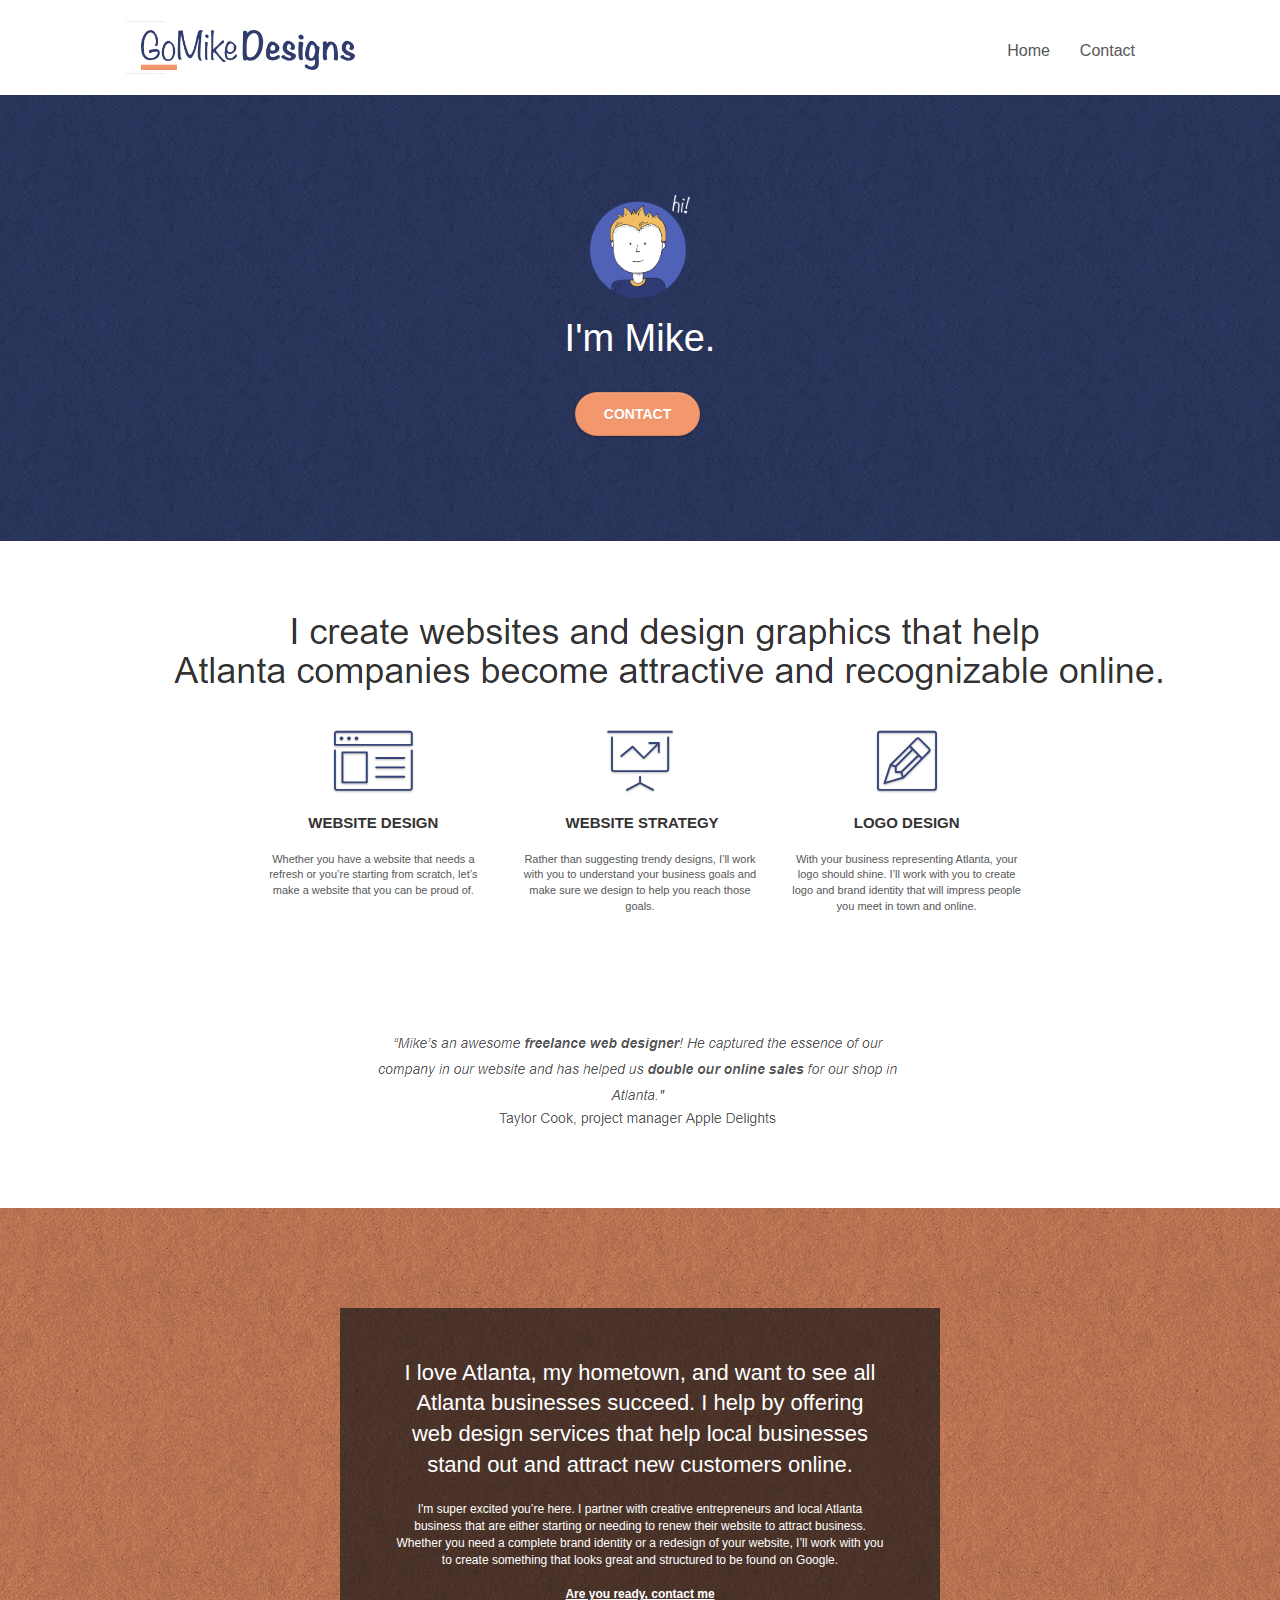
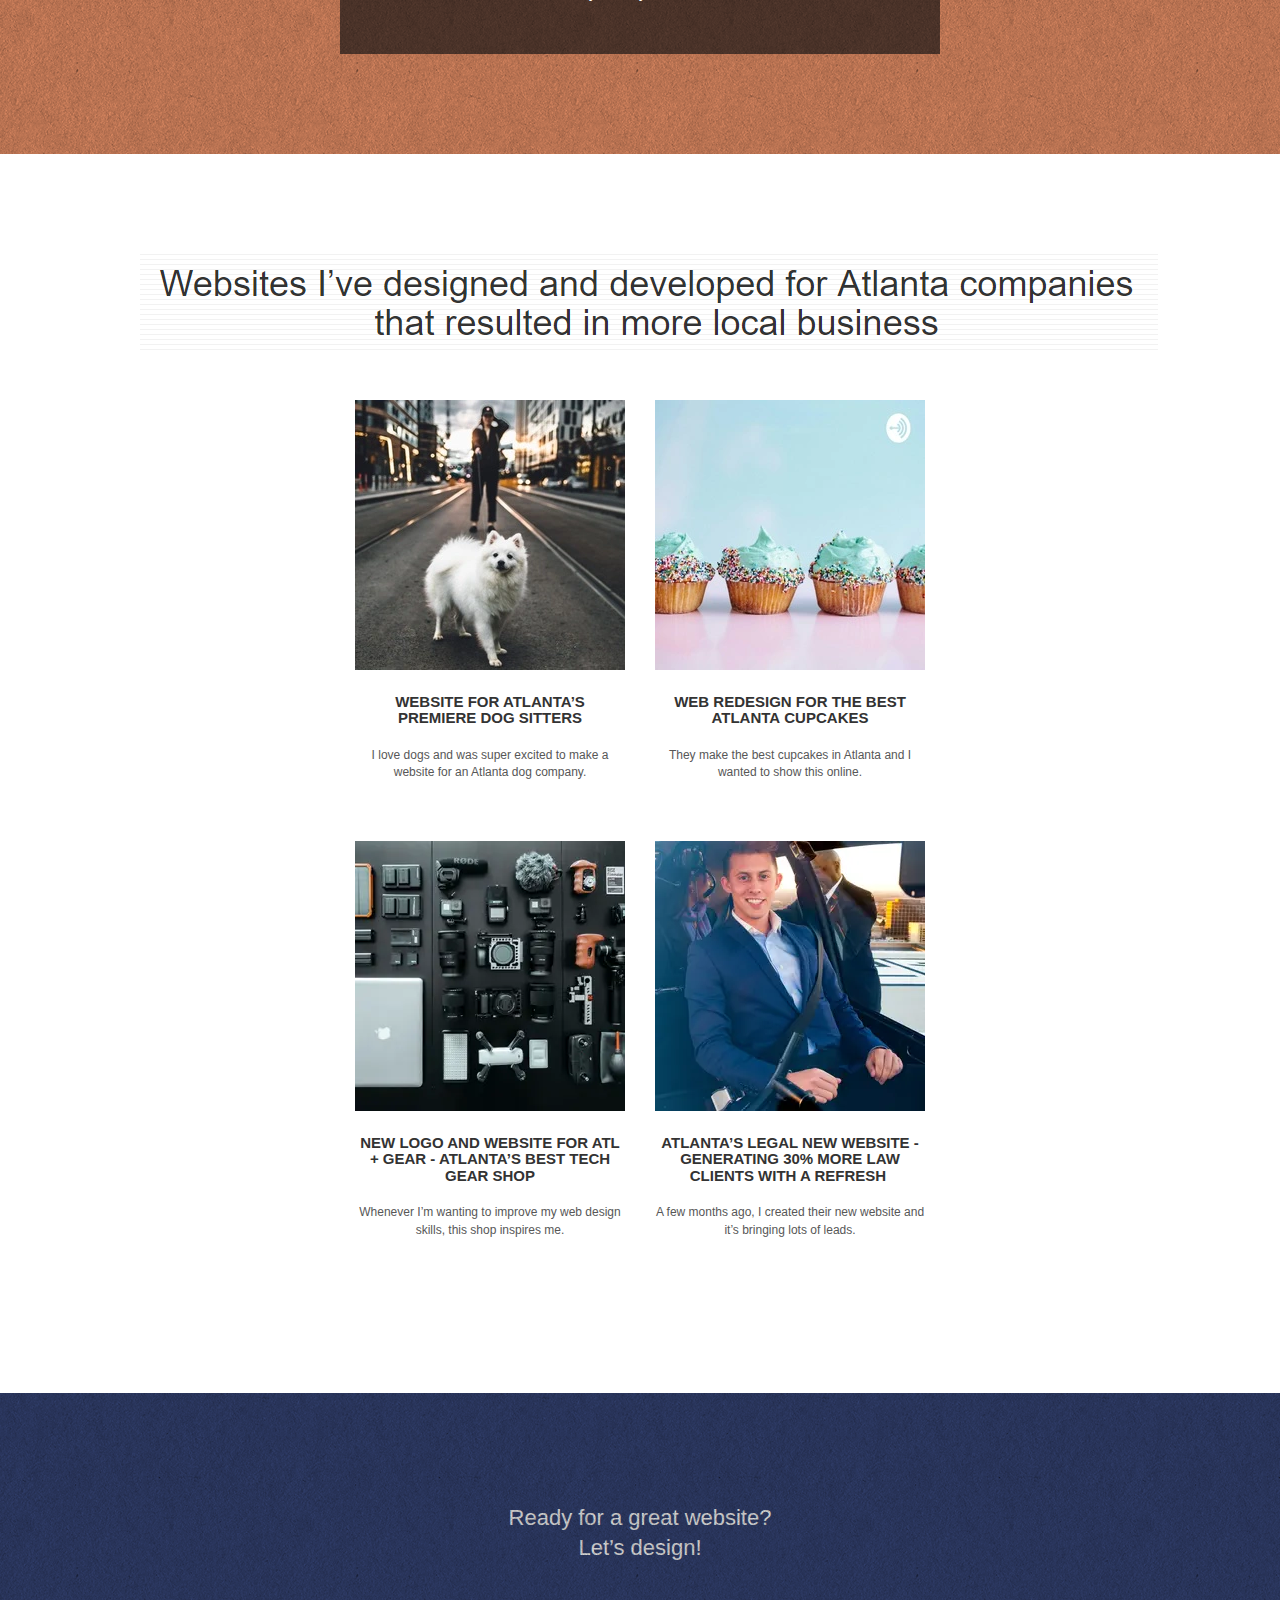
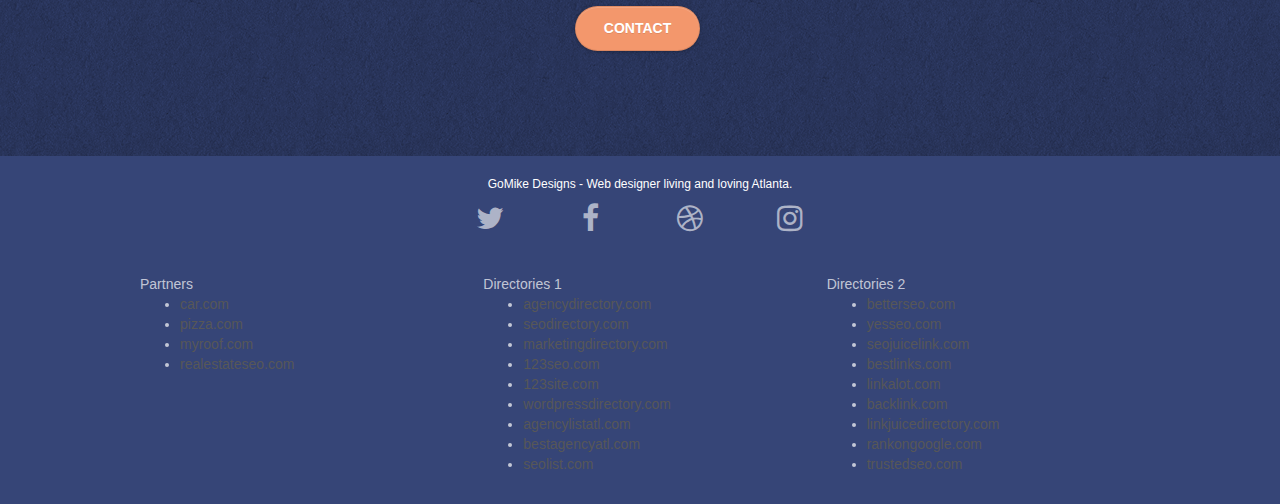
==== commit e76ef6ec: "updated image files" ====
--- a/P4-Project-Updates/index.html
+++ b/P4-Project-Updates/index.html
@@ -1,5 +1,5 @@
 <!doctype html>
-<html lang="Default">
+<html lang="eng">
 <head>
     <meta charset="utf-8">
     <meta name="keywords" content="seo, google, website, internet, web design, design agency, design agency, design agency, design agency, design agency, design agency, logo design atlanta">
@@ -19,7 +19,7 @@
 	<script src="./js/jquery.touchSwipe.js"></script>
 	<script src="./js/gmaps.js"></script>
 
-    <title>.</title>
+    <title>Got Mike Designs Home</title>
 
     
 <!-- Analytics -->
@@ -52,7 +52,7 @@
 					<li>
 					</li>
 					<li>
-						<a href="page2.html">page2</a>
+						<a href="page2.html">Contact</a>
 					</li>
 				</ul>
 			</div>
@@ -159,7 +159,7 @@
 		</div>
 		<div class="row tight-width-whitespace portfolio-row">
 			<div class="col-sm-6">
-				<a href="#" data-lightbox="img/11.jpg" data-gallery-id="gallery-1" data-caption="Website for Atlanta's Premiere dog salon" data-frame="snapshot-lb"><img src="img/11.jpg" class="img-responsive portfolio-thumb" alt="seo, google, website, internet, web design, design agency website for dog salon"/></a>
+				<a href="#" data-lightbox="img/11.webp" data-gallery-id="gallery-1" data-caption="Website for Atlanta's Premiere dog salon" data-frame="snapshot-lb"><img src="img/11.webp" class="img-responsive portfolio-thumb" alt="seo, google, website, internet, web design, design agency website for dog salon"/></a>
 				<h3 class="mg-md text-center">
 					Website for Atlanta&rsquo;s premiere Dog Sitters
 				</h3>
@@ -168,7 +168,7 @@
 				</p>
 			</div>
 			<div class="col-sm-6">
-				<a href="#" data-lightbox="img/2.jpg" data-gallery-id="gallery-1" data-caption="web redesign for the best cupcakes in Atlanta" data-frame="snapshot-lb"><img src="img/2.jpg" class="img-responsive portfolio-thumb" alt="seo, google, website, internet, web design, design agency website for best cupcakes in atlanta"/></a>
+				<a href="#" data-lightbox="img/2.webp" data-gallery-id="gallery-1" data-caption="web redesign for the best cupcakes in Atlanta" data-frame="snapshot-lb"><img src="img/2.webp" class="img-responsive portfolio-thumb" alt="seo, google, website, internet, web design, design agency website for best cupcakes in atlanta"/></a>
 				<h3 class="mg-md text-center">
 					Web redesign for the best Atlanta&nbsp;cupcakes
 				</h3>
@@ -179,7 +179,7 @@
 		</div>
 		<div class="row tight-width-whitespace portfolio-row">
 			<div class="col-sm-6">
-				<a href="#" data-lightbox="img/3.bmp" data-gallery-id="gallery-1" data-caption="New logo and website for Atlanta's best tech gear shop" data-frame="snapshot-lb"><img src="img/3.bmp" class="img-responsive portfolio-thumb" alt="3.jpg" /></a>
+				<a href="#" data-lightbox="img/3.webp" data-gallery-id="gallery-1" data-caption="New logo and website for Atlanta's best tech gear shop" data-frame="snapshot-lb"><img src="img/3.webp" class="img-responsive portfolio-thumb" alt="3.jpg" /></a>
 				<h3 class="mg-md text-center">
 					New logo and website for Atl + Gear - Atlanta&rsquo;s best tech gear shop
 				</h3>
@@ -188,7 +188,7 @@
 				</p>
 			</div>
 			<div class="col-sm-6">
-				<a href="#" data-lightbox="img/4.bmp" data-gallery-id="gallery-1" data-caption="Atlanta's legal website generates 30% more clients after web redesign" data-frame="snapshot-lb"><img src="img/4.bmp" class="img-responsive portfolio-thumb" alt="seo, google, website, internet, web design, Atlanta's legal website generates 30% more clients after web redesign" /></a>
+				<a href="#" data-lightbox="img/4.webp" data-gallery-id="gallery-1" data-caption="Atlanta's legal website generates 30% more clients after web redesign" data-frame="snapshot-lb"><img src="img/4.webp" class="img-responsive portfolio-thumb" alt="seo, google, website, internet, web design, Atlanta's legal website generates 30% more clients after web redesign" /></a>
 				<h3 class="mg-md text-center">
 					Atlanta&rsquo;s legal new website - Generating 30% more law clients with a refresh&nbsp;
 				</h3>
--- a/P4-Project-Updates/style.css
+++ b/P4-Project-Updates/style.css
@@ -781,7 +781,7 @@
 }
 
 .tc-white {
-    color: #364577!important;
+    color: white!important;
 }
 
 .btn-atomic-tangerine {
@@ -815,7 +815,7 @@
     border-color: #364577!important;
 }
 
-.bg-dots-bg {
+/* .bg-dots-bg {
     background-image: url("img/dots-bg.png");
 }
 
@@ -829,7 +829,7 @@
 
 .bg-atlanta-20made-20sign-20orange {
     background-image: url("img/atlanta%20made%20sign%20orange.jpg");
-}
+} */
 
 @media (max-width: 1024px) {
     .bloc {
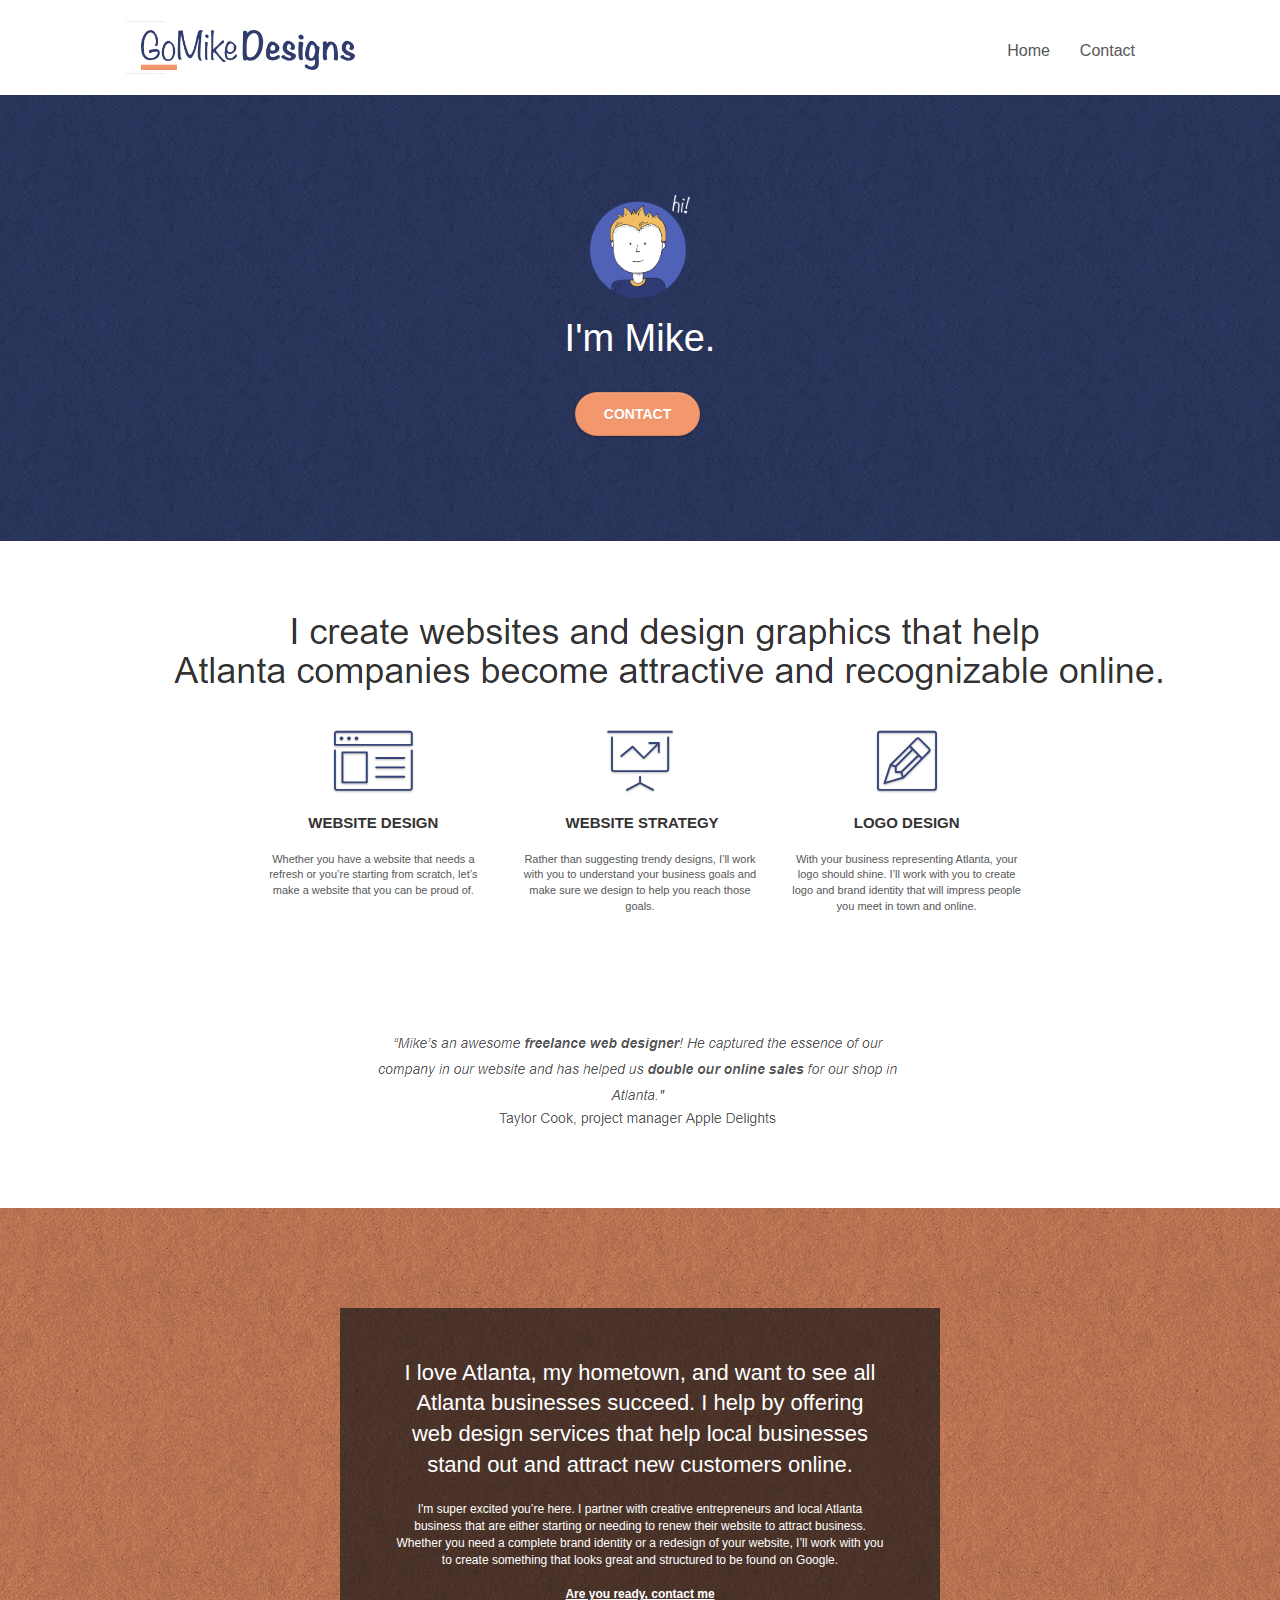
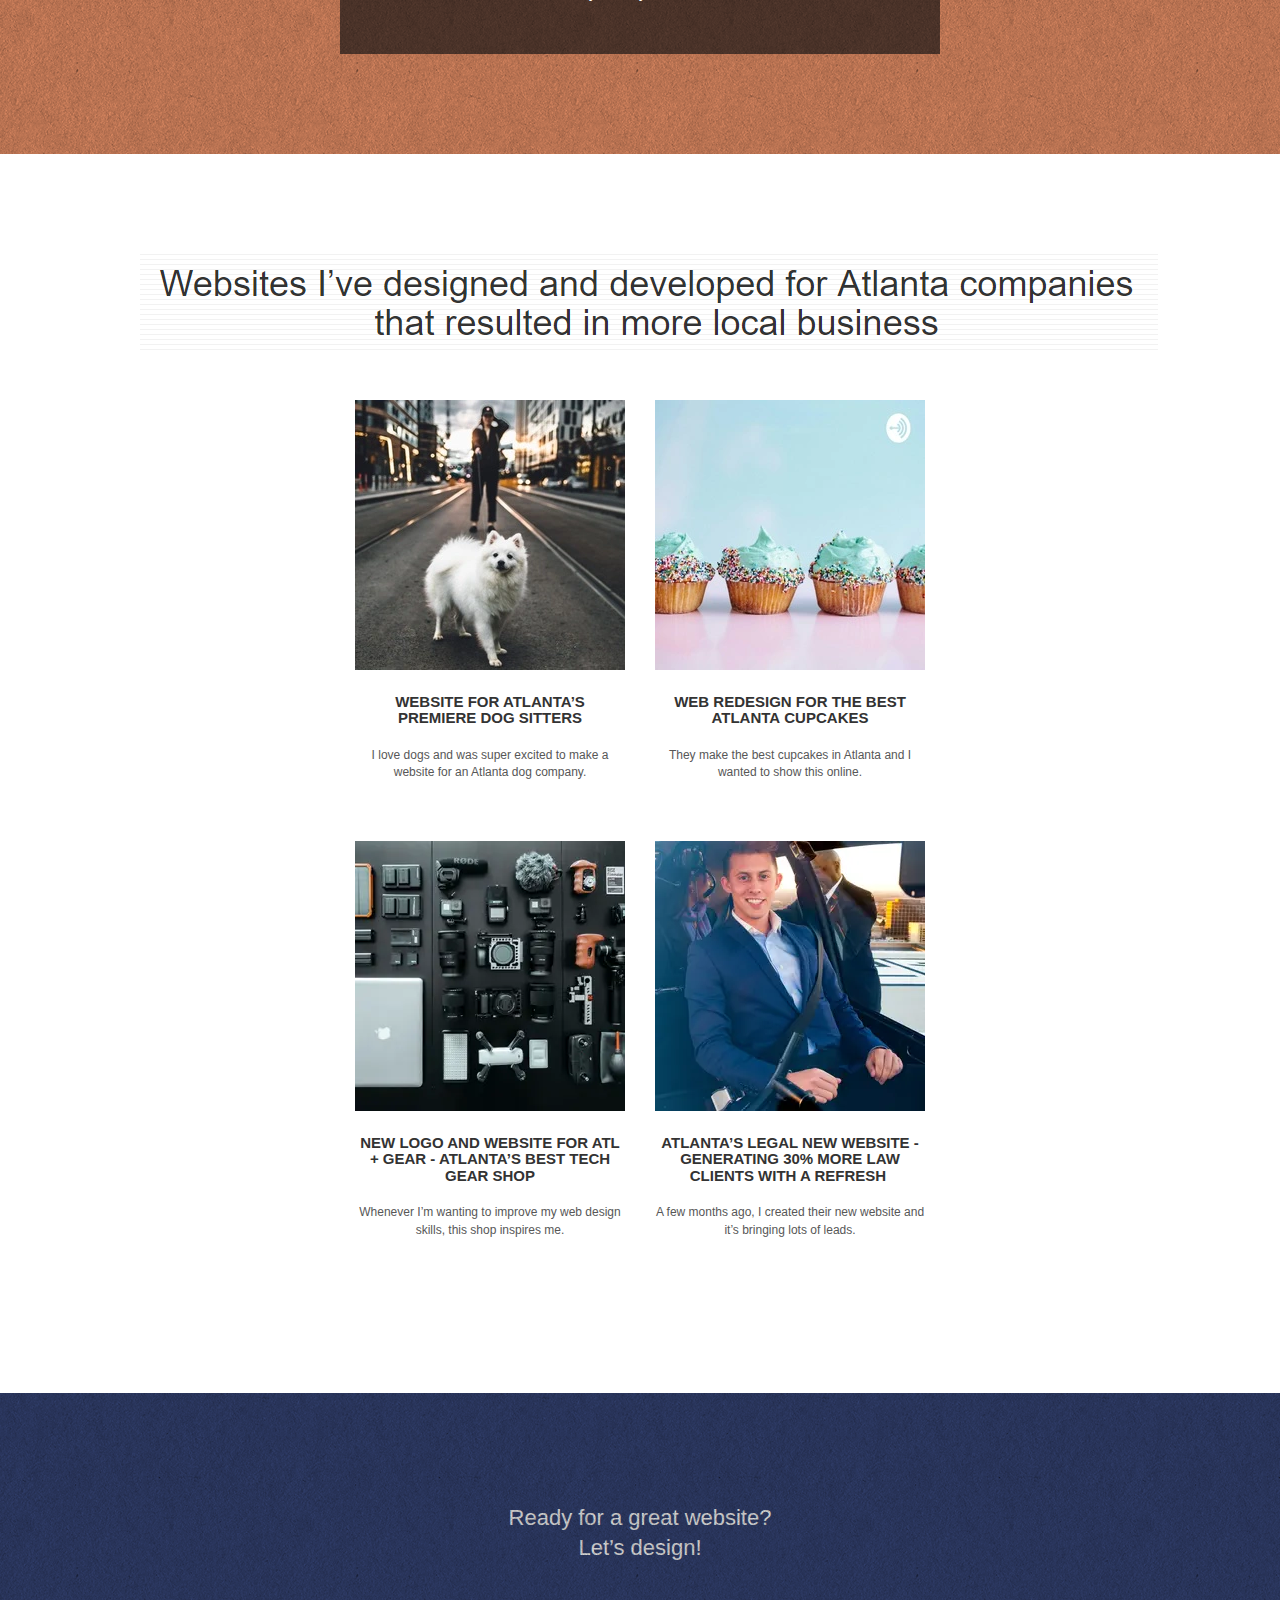
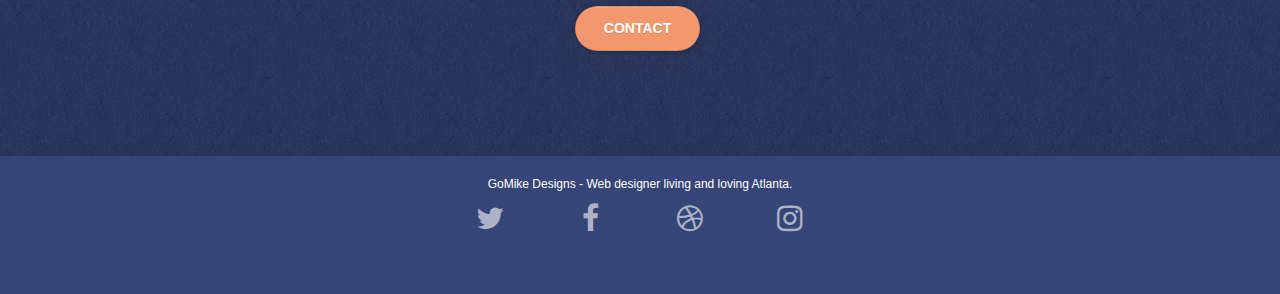
==== commit 20806061: "changed html lang and removed directories" ====
--- a/P4-Project-Updates/index.html
+++ b/P4-Project-Updates/index.html
@@ -1,5 +1,5 @@
 <!doctype html>
-<html lang="eng">
+<html lang="en">
 <head>
     <meta charset="utf-8">
     <meta name="keywords" content="seo, google, website, internet, web design, design agency, design agency, design agency, design agency, design agency, design agency, logo design atlanta">
@@ -249,7 +249,7 @@
 					<div class="keywords" style="color:#364577;">web agency atlanta, web strategy, web design, logo, website, web, internet, logo design</div>
 
 				</div>
-					<div class="row">
+					<!-- <div class="row">
 					<div class="col-sm-4">
 						Partners
 							<ul>
@@ -287,7 +287,7 @@
 							<li><a href="trustedseo.com">trustedseo.com</a></li>
 						</ul>
 					</div>
-				</div>
+				</div> -->
 			</div>
 		</div>
 	</div>
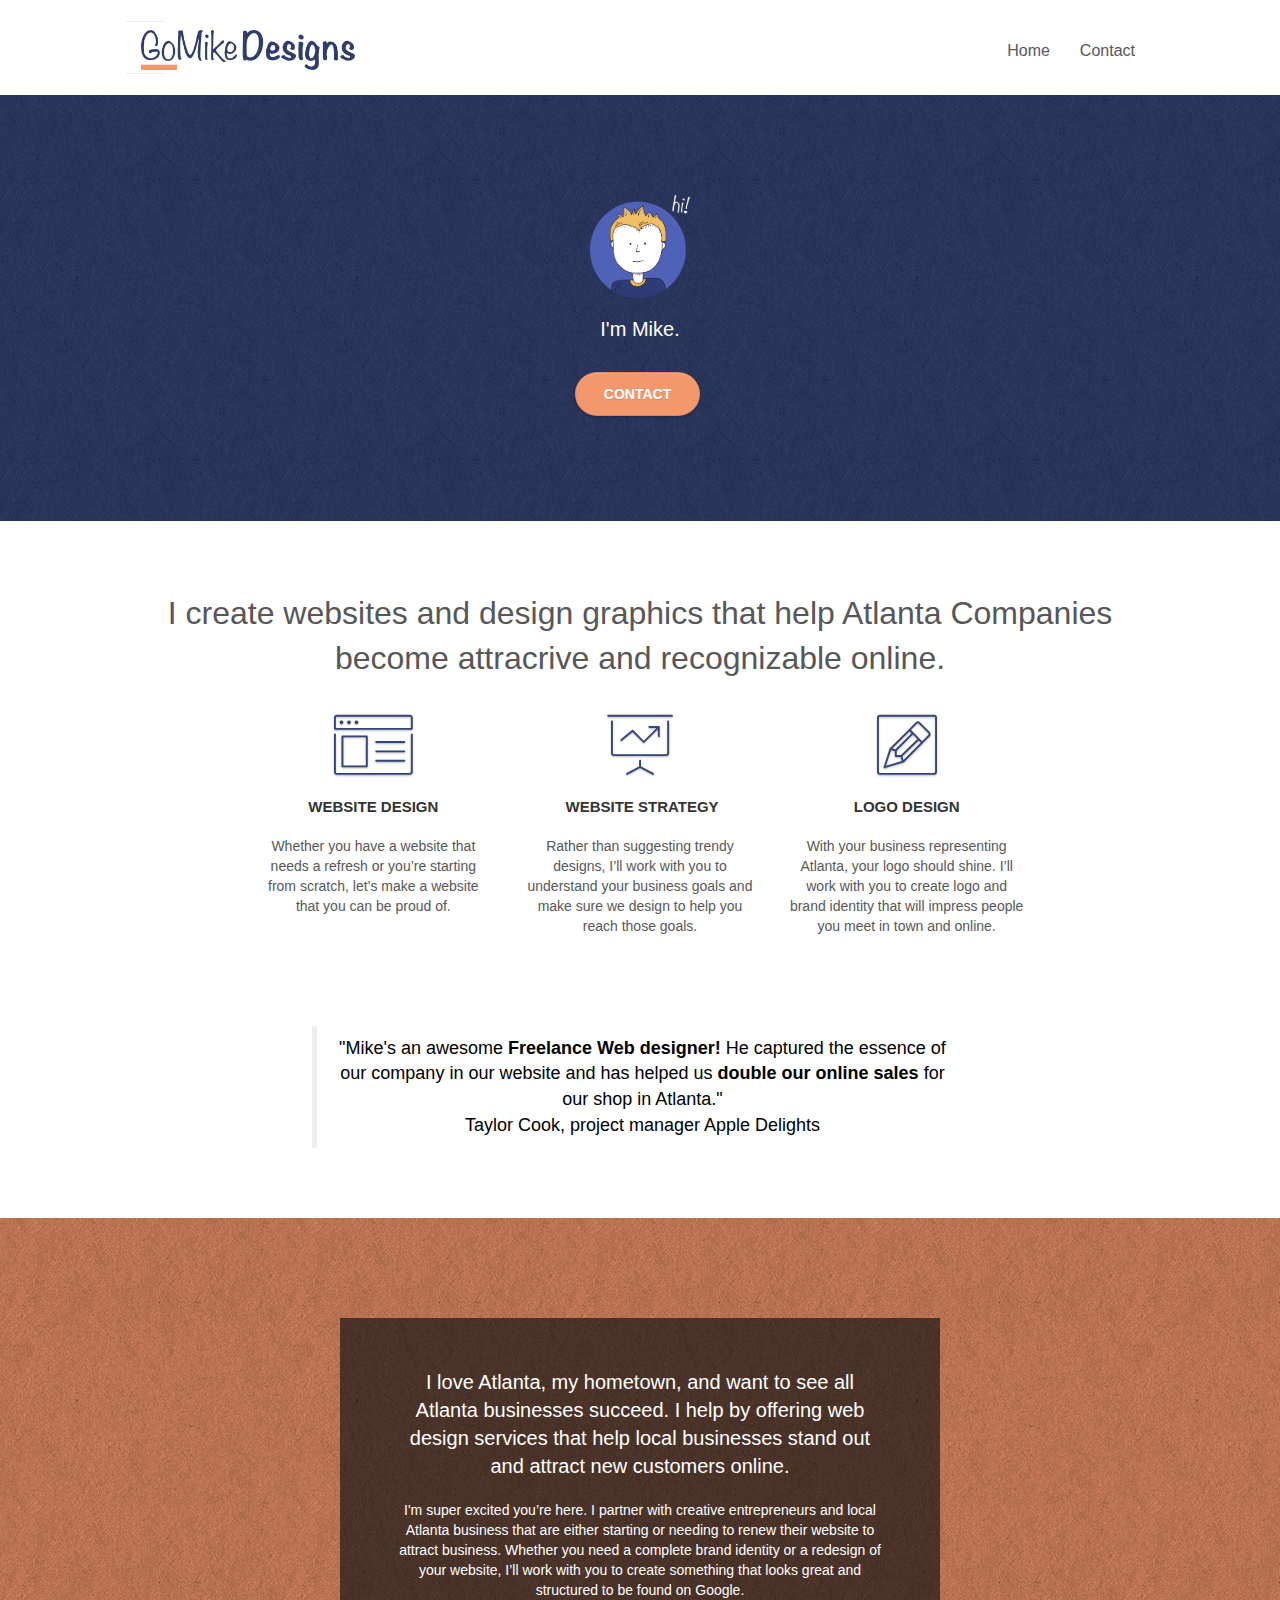
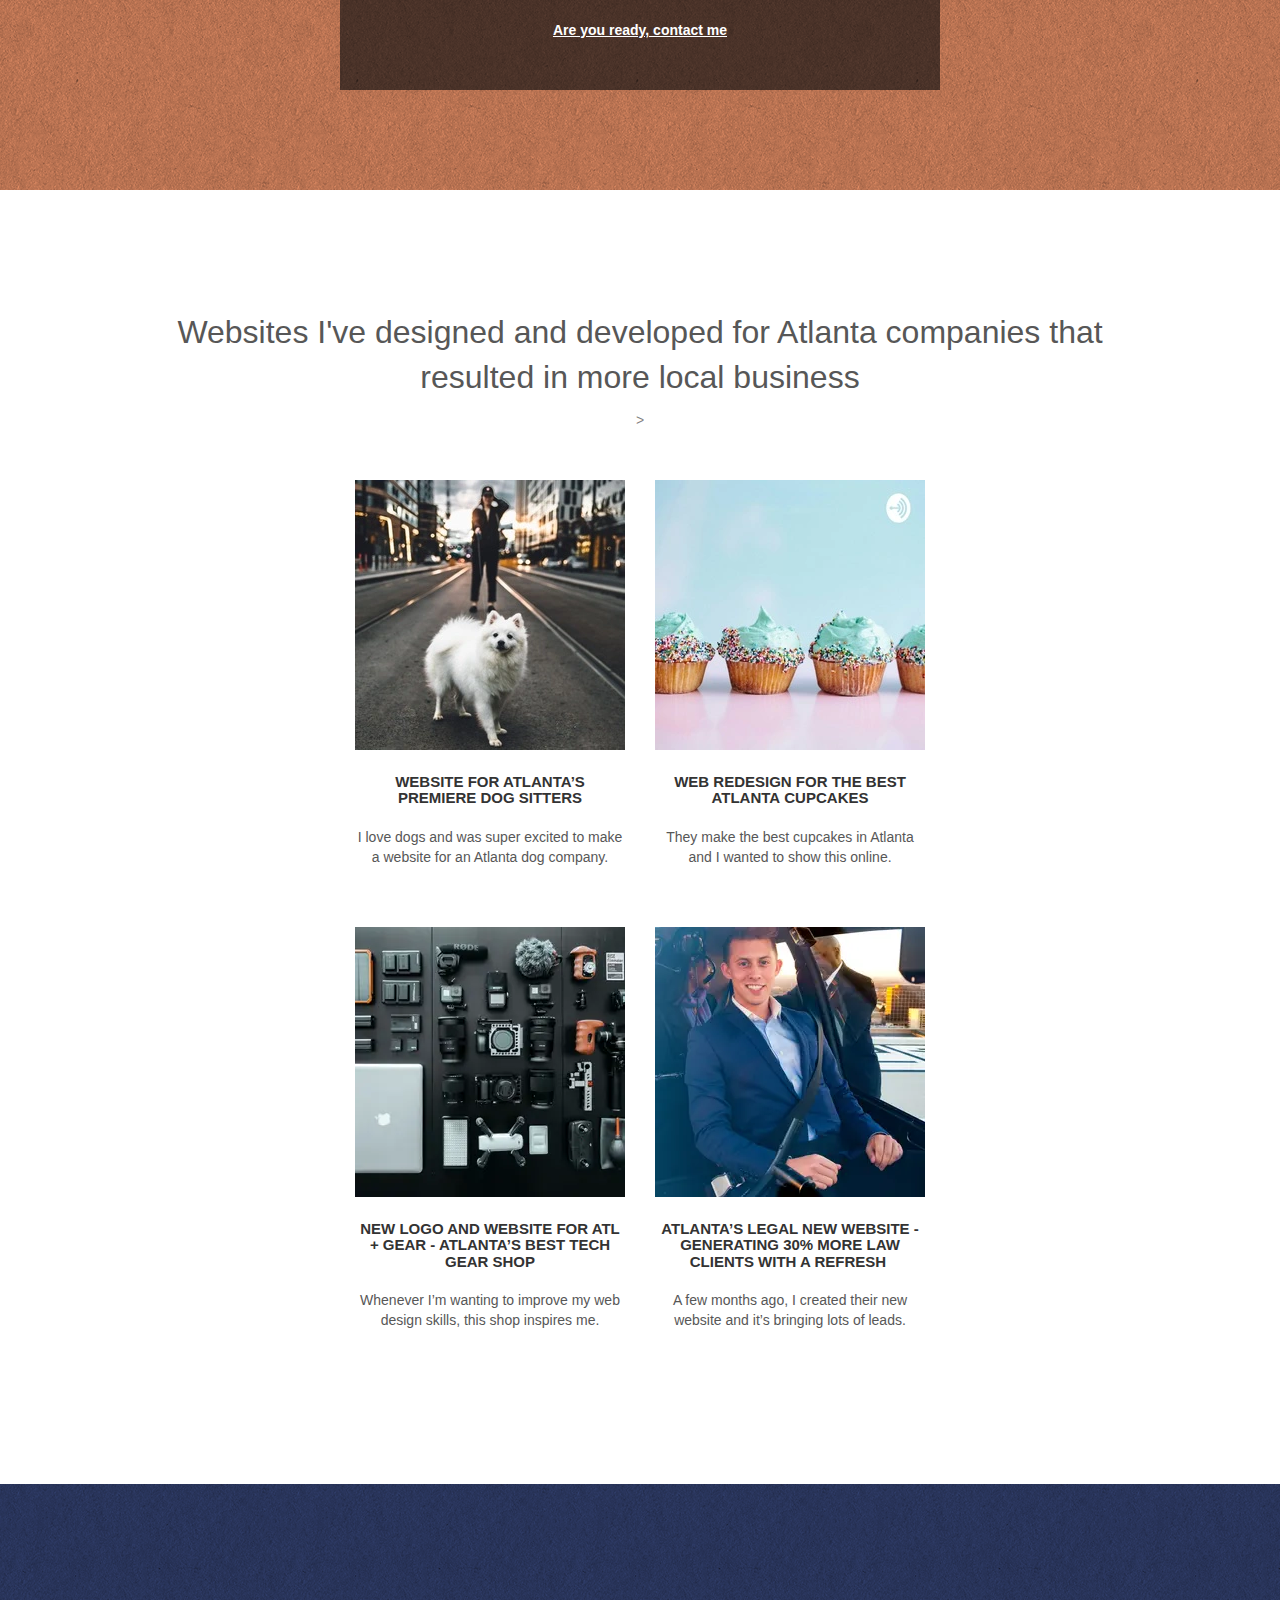
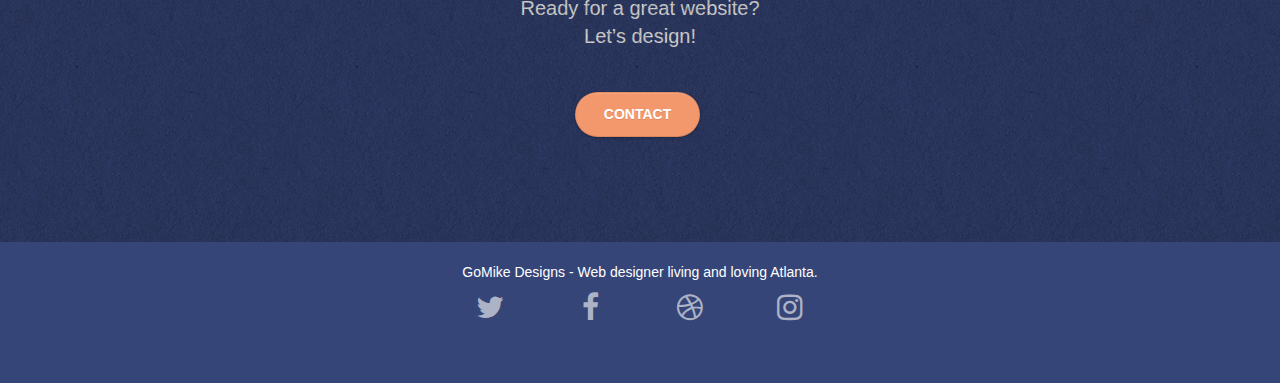
==== commit 49942651: "replaced img files with actual text for screen readers" ====
--- a/P4-Project-Updates/index.html
+++ b/P4-Project-Updates/index.html
@@ -84,7 +84,7 @@
 	<div class="container bloc-md">
 		<div class="row">
 			<div class="col-sm-12 text-center">
-				<img alt="web agency, web design, logo design, atlanta agency, mike" src="img/title.png" />
+				<h2>I create websites and design graphics that help Atlanta Companies become attracrive and recognizable online.</h2>
 			</div>
 		</div>
 		<div class="row voffset-lg med-width-whitespace">
@@ -124,7 +124,7 @@
 		</div>
 		<div class="row voffset-lg voffset">
 			<div class="col-xs-12 col-md-8 col-md-offset-2 text-center">
-				<img alt="web agency, web design, logo design " src="img/quote.png" />
+				<blockquote>"Mike's an awesome <b>Freelance Web designer!</b> He captured the essence of <br> our company in our website and has helped us <b>double our online sales</b> for our shop in Atlanta."<br> Taylor Cook, project manager Apple Delights</blockquote>
 			</div>
 		</div>
 	</div>
@@ -153,8 +153,7 @@
 	<div class="container bloc-lg">
 		<div class="row">
 			<div class="col-sm-12 text-center">
-								<img alt="web agency, web design, logo design " src="img/title2.png" />
-
+				<h2>Websites I've designed and developed for Atlanta companies that resulted in more local business</h2>>
 			</div>
 		</div>
 		<div class="row tight-width-whitespace portfolio-row">
--- a/P4-Project-Updates/style.css
+++ b/P4-Project-Updates/style.css
@@ -283,10 +283,6 @@
     padding-left: 0;
 }
 
-#bloc-2-services p {
-    font-size: 11px;
-}
-
 .navbar {
     margin-bottom: 0;
     z-index: 1;
@@ -447,6 +443,11 @@
 
 .btn {
     margin: 0 5px 5px 0;
+}
+blockquote  {
+    color: black;
+    font-size: 18px;
+    font-weight: 300;
 }
 
 .btn.pull-right {
@@ -676,10 +677,6 @@
     margin: auto auto auto auto;
 }
 
-p {
-    font-size: 12px;
-}
-
 .tight-width-whitespace {
     max-width: 600px;
     margin: auto auto auto auto;
@@ -705,8 +702,9 @@
 }
 
 h2 {
-    font-size: 22px;
+    font-size: 32px;
     line-height: 1.4em;
+    color: black;
 }
 
 h3 {
@@ -737,6 +735,7 @@
 
 .white {
     color: #FFFFFF!important;
+    font-size: 14px;
 }
 
 .portfolio-thumb {
@@ -782,6 +781,7 @@
 
 .tc-white {
     color: white!important;
+    font-size: 20px;
 }
 
 .btn-atomic-tangerine {
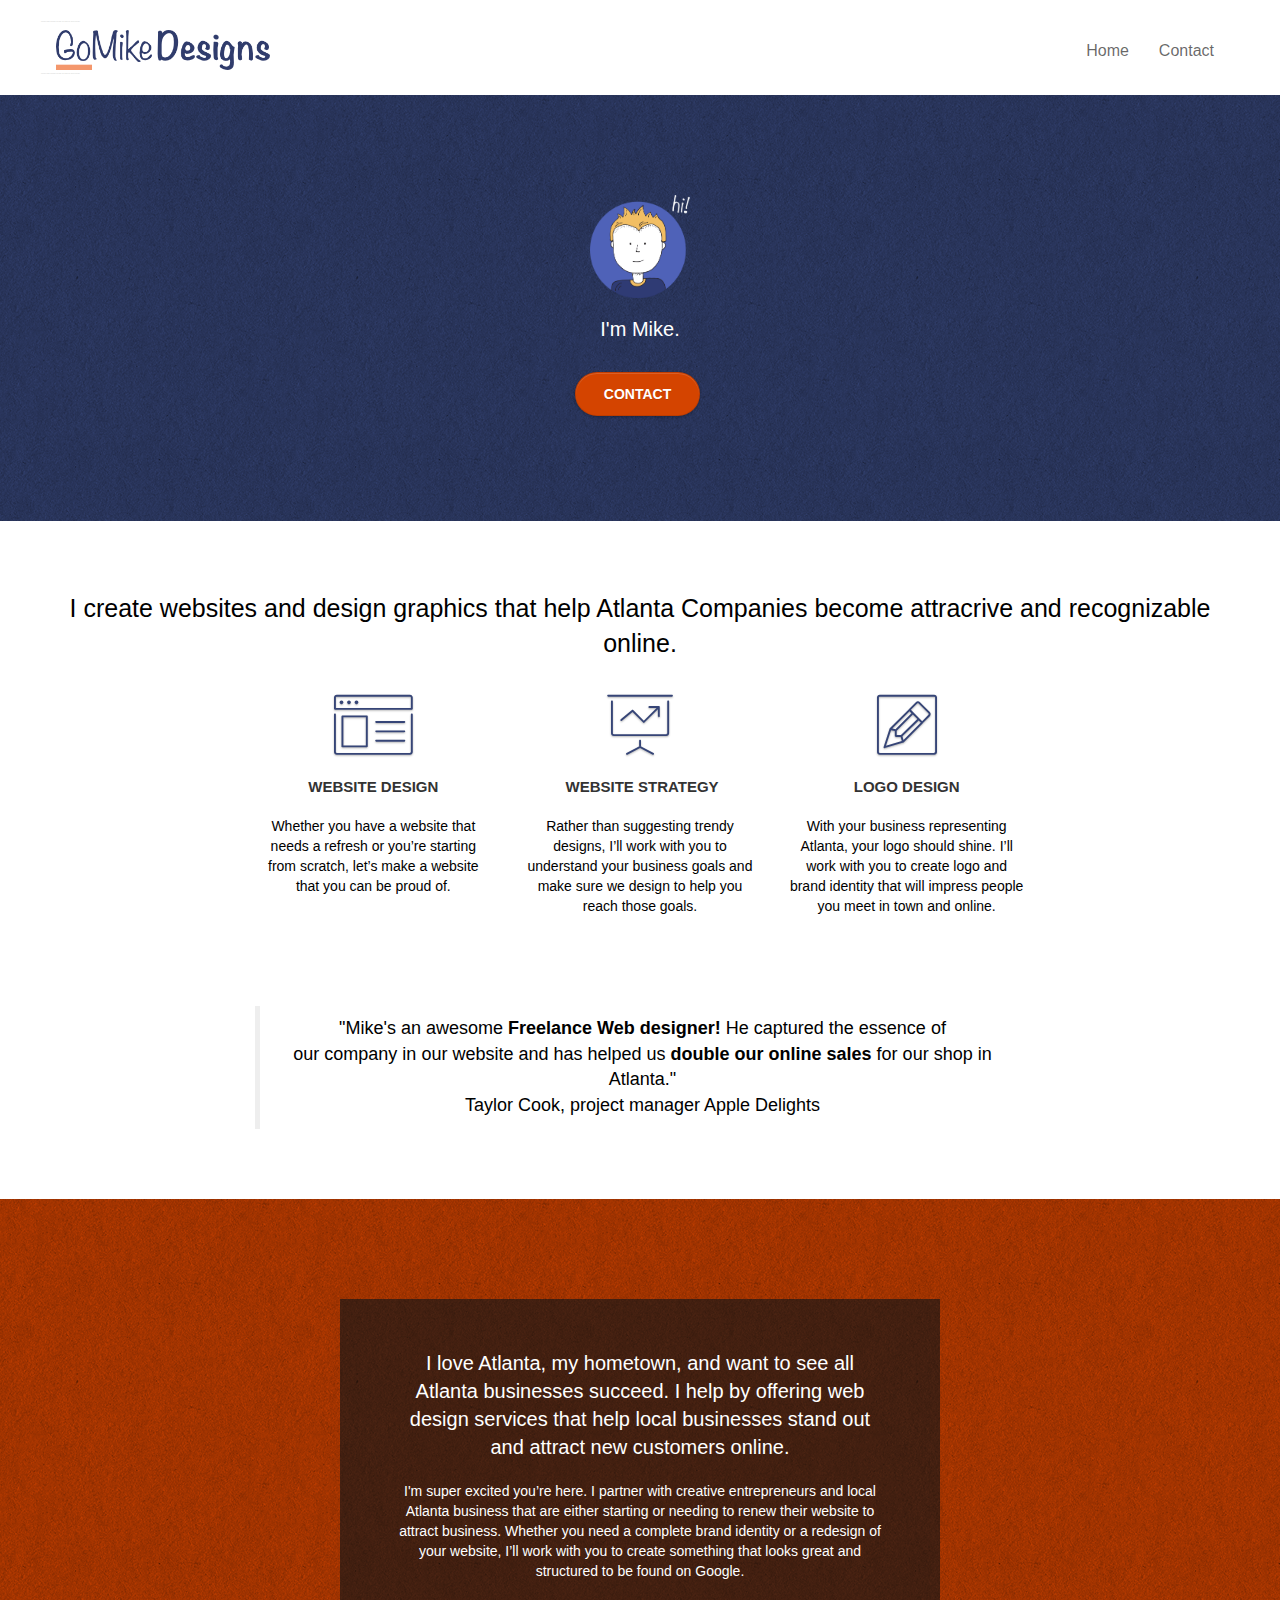
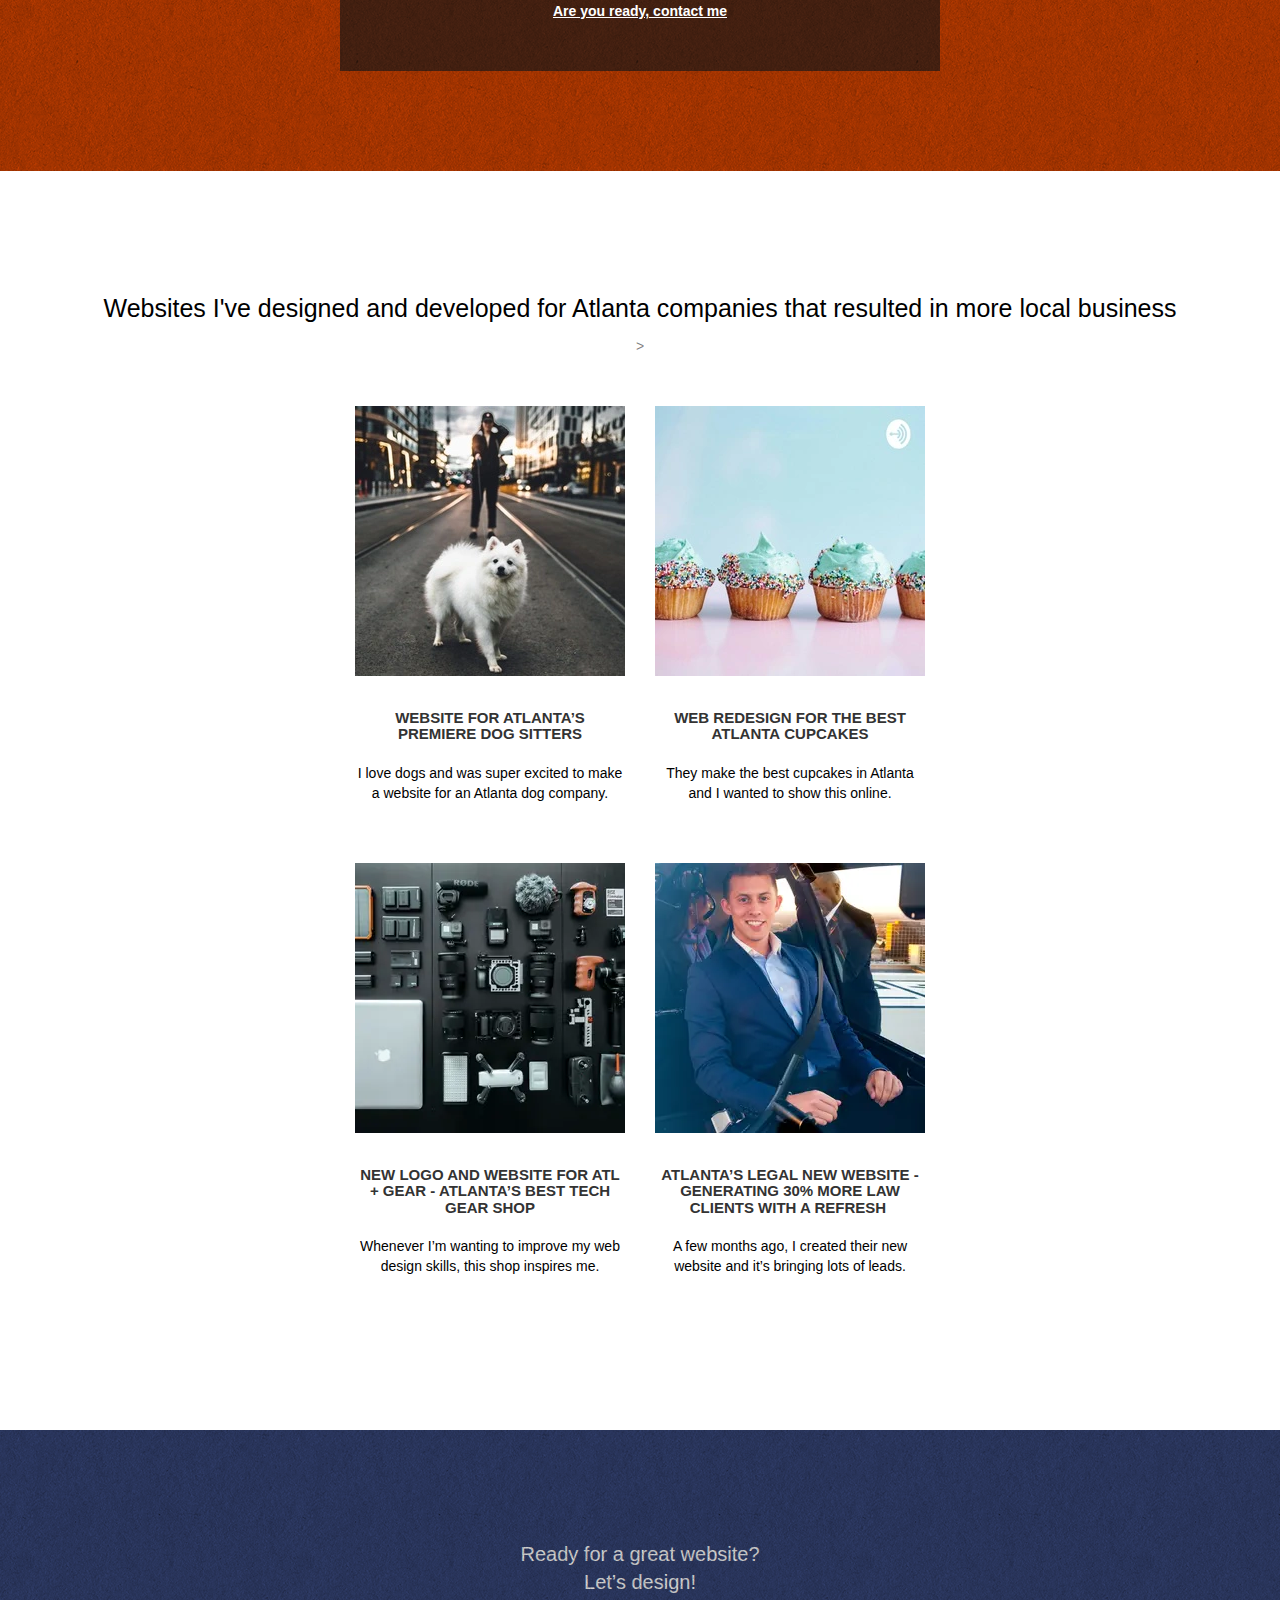
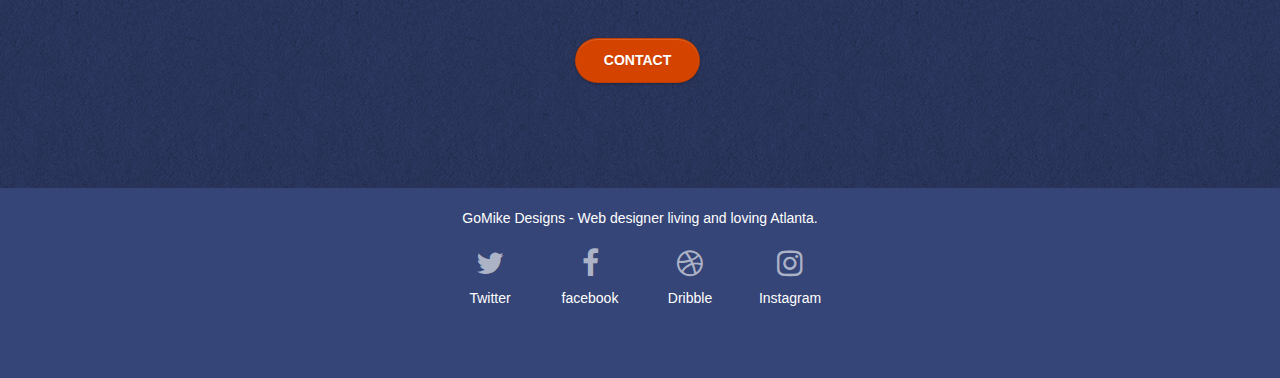
==== commit 59005301: "updated html, fixed social media links and linked the stylesheets to page 2" ====
--- a/P4-Project-Updates/index.html
+++ b/P4-Project-Updates/index.html
@@ -226,22 +226,22 @@
 				<div class="row row-no-gutters social">
 					<div class="col-sm-3">
 						<div class="text-center">
-							<a class="social" href="index.html"><span class="fa fa-twitter icon-md"></span></a>
+							<a class="social" href="https://www.twitter.com"><span class="fa fa-twitter icon-md"></span><p class="social-text">Twitter</p></a>
 						</div>
 					</div>
 					<div class="col-sm-3">
 						<div class="text-center">
-							<a class="social" href="index.html"><span class="fa fa-facebook icon-md"></span></a>
+							<a class="social" href="https://www.facebook.com"><span class="fa fa-facebook icon-md"></span><p class="social-text">facebook</p></a>
 						</div>
 					</div>
 					<div class="col-sm-3">
 						<div class="text-center">
-							<a class="social" href="index.html"><span class="fa fa-dribbble icon-md"></span></a>
+							<a class="social" href="https://www.dribble.com"><span class="fa fa-dribbble icon-md"></span><p class="social-text">Dribble</p></a>
 						</div>
 					</div>
 					<div class="col-sm-3">
 						<div class="text-center">
-							<a class="social" href="index.html"><span class="fa fa-instagram icon-md"></span></a>
+							<a class="social" href="https://www.instagram.com"><span class="fa fa-instagram icon-md"></span> <p class="social-text">Instagram</p><a>
 						</div>
 					</div>
 
--- a/P4-Project-Updates/style.css
+++ b/P4-Project-Updates/style.css
@@ -28,7 +28,6 @@
 }
 
 .bloc {
-    width: 100%;
     clear: both;
     background: 50% 50% no-repeat;
     padding: 0 50px;
@@ -55,7 +54,9 @@
 .bloc-sm {
     padding: 20px 50px;
 }
-
+.form-info  {
+    padding-left: 40px;
+}
 .bg-center,
 .bg-l-edge,
 .bg-r-edge,
@@ -313,7 +314,6 @@
 
 .navbar .nav {
     padding-top: 2px;
-    margin-right: -16px;
     float: right;
     z-index: 1;
 }
@@ -362,7 +362,7 @@
     .site-navigation {
         position: absolute;
         top: 50%;
-        right: 20px;
+        right: 10px;
         transform: translate(0, -50%);
         -webkit-transform: translateY(-50%);
     }
@@ -652,11 +652,7 @@
 a {
     font-family: "helvetica";
     font-weight: 400;
-    color: #575757!important;
-}
-
-.container {
-    max-width: 1000px;
+    color: black;
 }
 
 .hero-bloc-text {
@@ -702,7 +698,7 @@
 }
 
 h2 {
-    font-size: 32px;
+    font-size: 25px;
     line-height: 1.4em;
     color: black;
 }
@@ -740,6 +736,7 @@
 
 .portfolio-thumb {
     margin-bottom: 24px;
+    display:unset;
 }
 
 .portfolio-row {
@@ -776,7 +773,7 @@
 }
 
 .bgc-atomic-tangerine {
-    background-color: #F3976C;
+    background-color: #d44400;
 }
 
 .tc-white {
@@ -785,7 +782,7 @@
 }
 
 .btn-atomic-tangerine {
-    background: #F3976C;
+    background: #d44400;
     color: #FFFFFF!important;
 }
 
@@ -803,7 +800,7 @@
 }
 
 .ltc-atomic-tangerine {
-    color: #F3976C!important;
+    color: #d44400!important;
 }
 
 .ltc-atomic-tangerine:hover {
@@ -814,7 +811,20 @@
     color: #364577!important;
     border-color: #364577!important;
 }
-
+.navbar-nav>li>a{
+    padding-top: 10px;
+    padding-bottom: 10px;
+    line-height: 20px;
+}
+.nav>li>a{
+    position: relative;
+    display: block;
+    padding: 10px 15px;
+    text-decoration: none;
+}
+.social-text    {
+    color: white;
+}
 /* .bg-dots-bg {
     background-image: url("img/dots-bg.png");
 }
@@ -900,7 +910,7 @@
         overflow-x: hidden;
         position: relative;
     }
-    h1,
+    /* h1,
     h2,
     h3,
     h4,
@@ -908,9 +918,8 @@
     h6,
     p,
     #disqus_thread {
-        padding-left: 10px!important;
-        padding-right: 10px!important;
-    }
+        padding: 35px;
+    } */
     .b-parallax {
         background-attachment: scroll;
     }
@@ -1017,7 +1026,7 @@
         margin-top: 30px;
     }
     form {
-        padding: 5px;
+        padding: 35px;
     }
     .close-lightbox {
         display: inline-block;
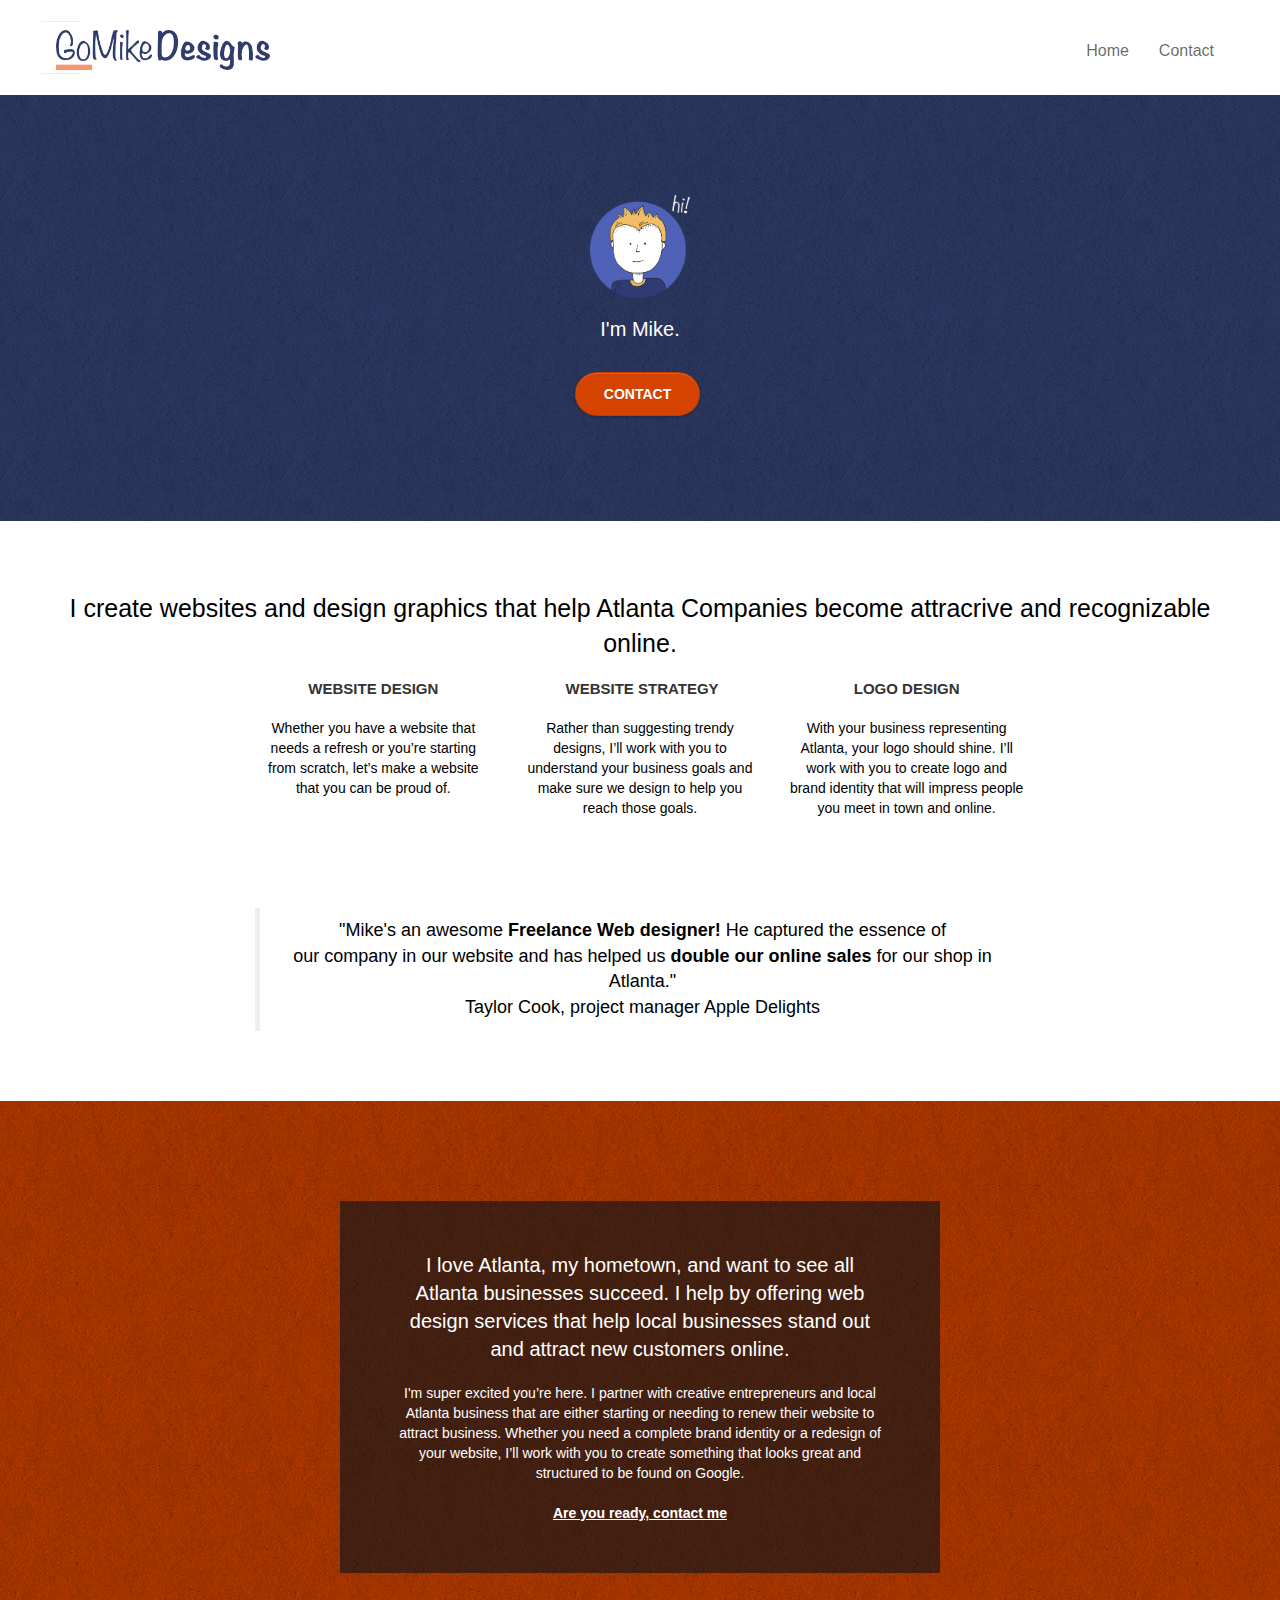
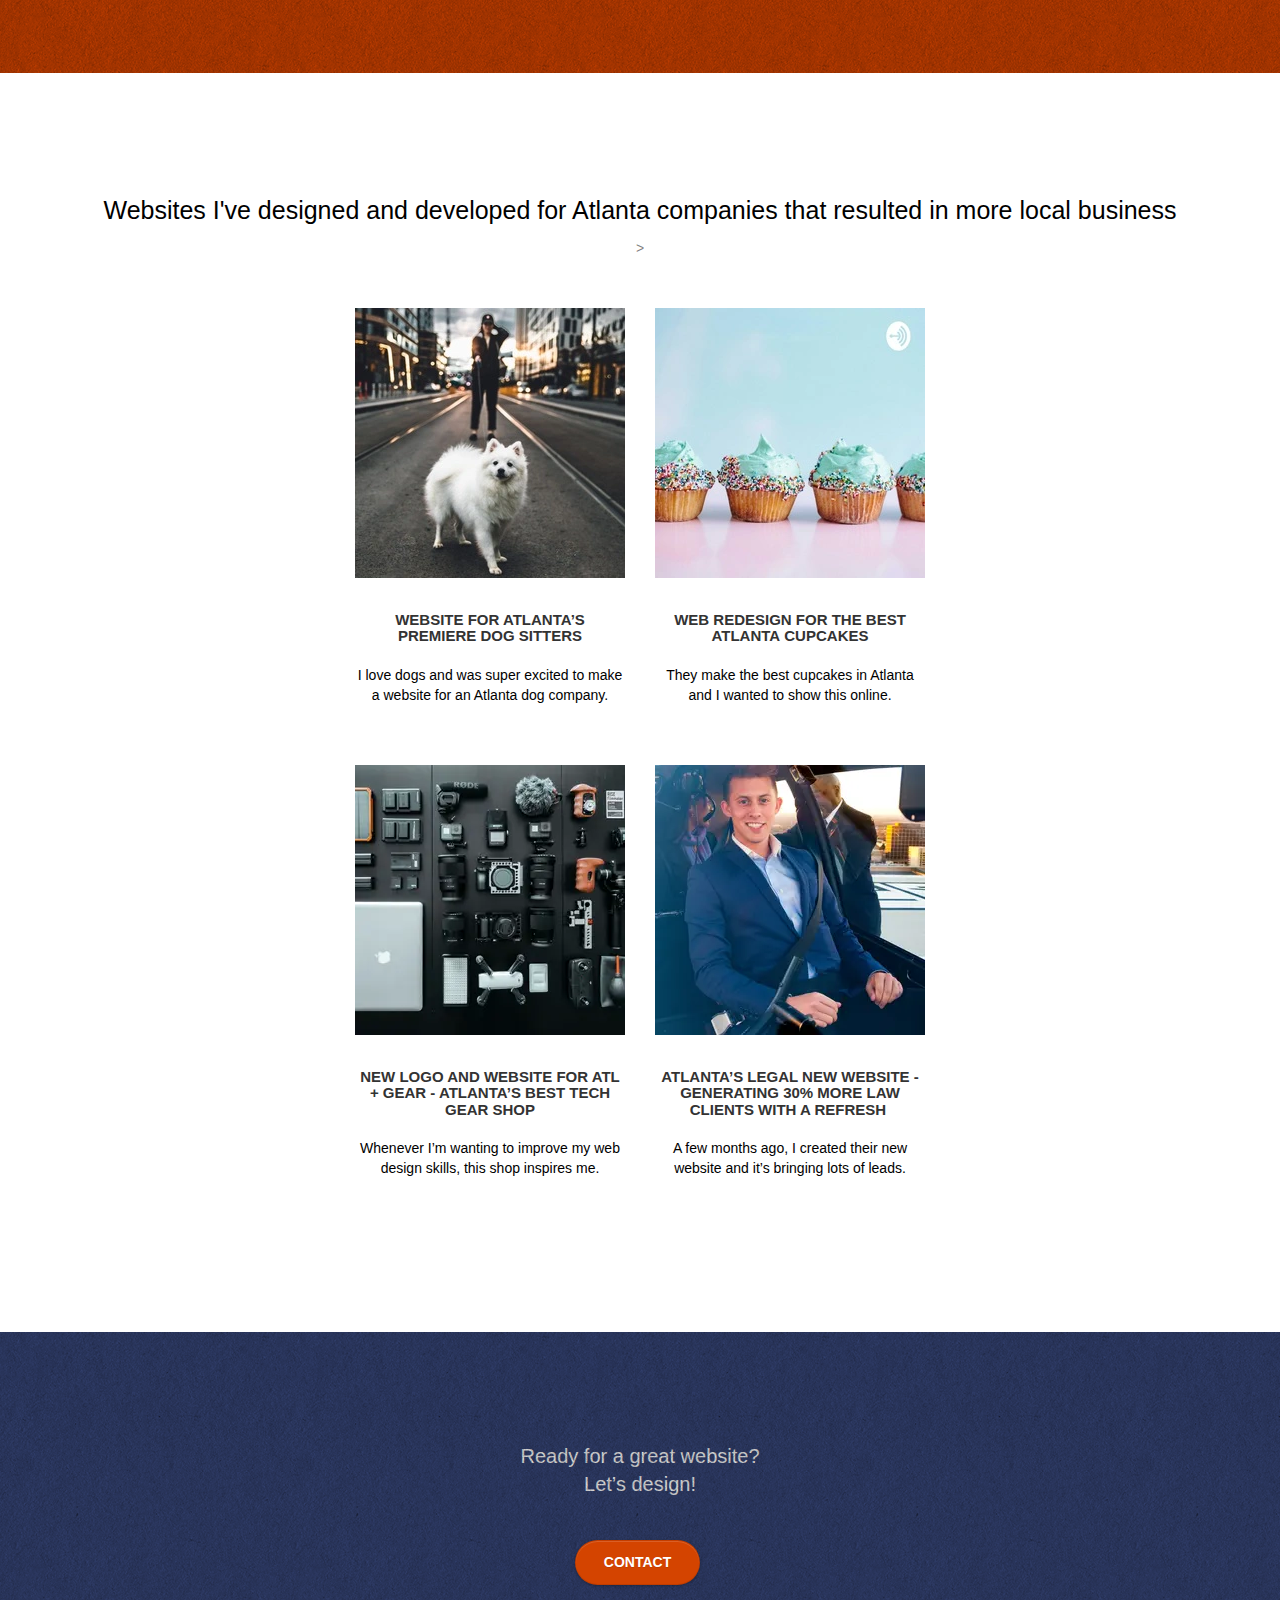
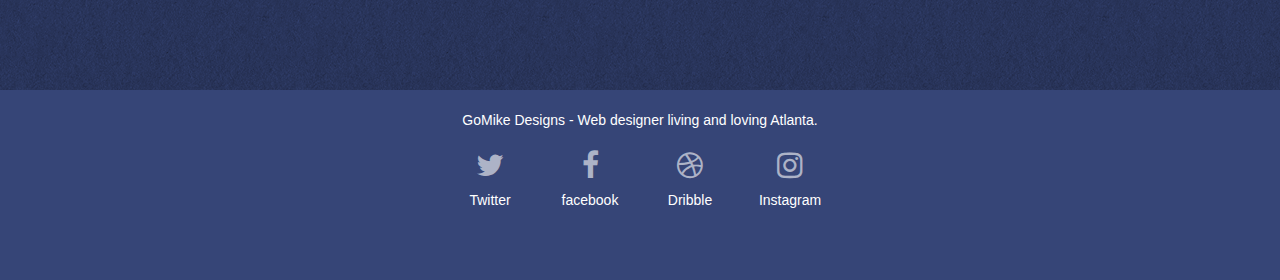
==== commit 0e4c82d9: "minified css/java files" ====
--- a/P4-Project-Updates/index.html
+++ b/P4-Project-Updates/index.html
@@ -7,17 +7,11 @@
     <meta name="viewport" content="width=device-width, initial-scale=1.0, viewport-fit=cover">
     <link rel="shortcut icon" type="image/png" href="favicon.jpg">
     
-	<link rel="stylesheet" type="text/css" href="./css/bootstrap.css">
+	<link rel="stylesheet" type="text/css" href="./css/bootstrap-min.css">
 	<link rel="stylesheet" type="text/css" href="style.css">
 	<link rel="stylesheet" type="text/css" href="./css/font-awesome.css">
-	<link rel="stylesheet" type="text/css" href="./css/et-line.css">
-	
-    
-	<script src="./js/jquery-2.1.0.js"></script>
-	<script src="./js/bootstrap.js"></script>
-	<script src="./js/blocs.js"></script>
-	<script src="./js/jquery.touchSwipe.js"></script>
-	<script src="./js/gmaps.js"></script>
+	<link rel="stylesheet" type="text/css" href="./css/et-line-min.css">
+
 
     <title>Got Mike Designs Home</title>
 
@@ -295,7 +289,11 @@
 
 </div>
 <!-- Main container END -->
-    
+<script src="./js/jquery-2.1.0-min.js"></script>
+<script src="./js/bootstrap-min.js"></script>
+<script src="./js/blocs.js"></script>
+<script src="./js/jquery.touchSwipe.js"></script>
+<script src="./js/gmaps-min.js"></script>
 
 </body>
 </html>
--- a/P4-Project-Updates/css/et-line-min.css
+++ b/P4-Project-Updates/css/et-line-min.css
@@ -0,0 +1,8 @@
+/**
+ * Minified by jsDelivr using clean-css v4.1.6.
+ * Original file: /npm/et-line@1.0.1/style.css
+ * 
+ * Do NOT use SRI with dynamically generated files! More information: https://www.jsdelivr.com/using-sri-with-dynamic-files
+ */
+ @font-face{font-family:et-line;src:url(fonts/et-line.eot);src:url(fonts/et-line.eot?#iefix) format('embedded-opentype'),url(fonts/et-line.woff) format('woff'),url(fonts/et-line.ttf) format('truetype'),url(fonts/et-line.svg#et-line) format('svg');font-weight:400;font-style:normal}[data-icon]:before{font-family:et-line;content:attr(data-icon);speak:none;font-weight:400;font-variant:normal;text-transform:none;line-height:1;-webkit-font-smoothing:antialiased;-moz-osx-font-smoothing:grayscale;display:inline-block}.icon-adjustments,.icon-alarmclock,.icon-anchor,.icon-aperture,.icon-attachment,.icon-bargraph,.icon-basket,.icon-beaker,.icon-bike,.icon-book-open,.icon-briefcase,.icon-browser,.icon-calendar,.icon-camera,.icon-caution,.icon-chat,.icon-circle-compass,.icon-clipboard,.icon-clock,.icon-cloud,.icon-compass,.icon-desktop,.icon-dial,.icon-document,.icon-documents,.icon-download,.icon-dribbble,.icon-edit,.icon-envelope,.icon-expand,.icon-facebook,.icon-flag,.icon-focus,.icon-gears,.icon-genius,.icon-gift,.icon-global,.icon-globe,.icon-googleplus,.icon-grid,.icon-happy,.icon-hazardous,.icon-heart,.icon-hotairballoon,.icon-hourglass,.icon-key,.icon-laptop,.icon-layers,.icon-lifesaver,.icon-lightbulb,.icon-linegraph,.icon-linkedin,.icon-lock,.icon-magnifying-glass,.icon-map,.icon-map-pin,.icon-megaphone,.icon-mic,.icon-mobile,.icon-newspaper,.icon-notebook,.icon-paintbrush,.icon-paperclip,.icon-pencil,.icon-phone,.icon-picture,.icon-pictures,.icon-piechart,.icon-presentation,.icon-pricetags,.icon-printer,.icon-profile-female,.icon-profile-male,.icon-puzzle,.icon-quote,.icon-recycle,.icon-refresh,.icon-ribbon,.icon-rss,.icon-sad,.icon-scissors,.icon-scope,.icon-search,.icon-shield,.icon-speedometer,.icon-strategy,.icon-streetsign,.icon-tablet,.icon-target,.icon-telescope,.icon-toolbox,.icon-tools,.icon-tools-2,.icon-trophy,.icon-tumblr,.icon-twitter,.icon-upload,.icon-video,.icon-wallet,.icon-wine{font-family:et-line;speak:none;font-style:normal;font-weight:400;font-variant:normal;text-transform:none;line-height:1;-webkit-font-smoothing:antialiased;-moz-osx-font-smoothing:grayscale;display:inline-block}.icon-mobile:before{content:"\e000"}.icon-laptop:before{content:"\e001"}.icon-desktop:before{content:"\e002"}.icon-tablet:before{content:"\e003"}.icon-phone:before{content:"\e004"}.icon-document:before{content:"\e005"}.icon-documents:before{content:"\e006"}.icon-search:before{content:"\e007"}.icon-clipboard:before{content:"\e008"}.icon-newspaper:before{content:"\e009"}.icon-notebook:before{content:"\e00a"}.icon-book-open:before{content:"\e00b"}.icon-browser:before{content:"\e00c"}.icon-calendar:before{content:"\e00d"}.icon-presentation:before{content:"\e00e"}.icon-picture:before{content:"\e00f"}.icon-pictures:before{content:"\e010"}.icon-video:before{content:"\e011"}.icon-camera:before{content:"\e012"}.icon-printer:before{content:"\e013"}.icon-toolbox:before{content:"\e014"}.icon-briefcase:before{content:"\e015"}.icon-wallet:before{content:"\e016"}.icon-gift:before{content:"\e017"}.icon-bargraph:before{content:"\e018"}.icon-grid:before{content:"\e019"}.icon-expand:before{content:"\e01a"}.icon-focus:before{content:"\e01b"}.icon-edit:before{content:"\e01c"}.icon-adjustments:before{content:"\e01d"}.icon-ribbon:before{content:"\e01e"}.icon-hourglass:before{content:"\e01f"}.icon-lock:before{content:"\e020"}.icon-megaphone:before{content:"\e021"}.icon-shield:before{content:"\e022"}.icon-trophy:before{content:"\e023"}.icon-flag:before{content:"\e024"}.icon-map:before{content:"\e025"}.icon-puzzle:before{content:"\e026"}.icon-basket:before{content:"\e027"}.icon-envelope:before{content:"\e028"}.icon-streetsign:before{content:"\e029"}.icon-telescope:before{content:"\e02a"}.icon-gears:before{content:"\e02b"}.icon-key:before{content:"\e02c"}.icon-paperclip:before{content:"\e02d"}.icon-attachment:before{content:"\e02e"}.icon-pricetags:before{content:"\e02f"}.icon-lightbulb:before{content:"\e030"}.icon-layers:before{content:"\e031"}.icon-pencil:before{content:"\e032"}.icon-tools:before{content:"\e033"}.icon-tools-2:before{content:"\e034"}.icon-scissors:before{content:"\e035"}.icon-paintbrush:before{content:"\e036"}.icon-magnifying-glass:before{content:"\e037"}.icon-circle-compass:before{content:"\e038"}.icon-linegraph:before{content:"\e039"}.icon-mic:before{content:"\e03a"}.icon-strategy:before{content:"\e03b"}.icon-beaker:before{content:"\e03c"}.icon-caution:before{content:"\e03d"}.icon-recycle:before{content:"\e03e"}.icon-anchor:before{content:"\e03f"}.icon-profile-male:before{content:"\e040"}.icon-profile-female:before{content:"\e041"}.icon-bike:before{content:"\e042"}.icon-wine:before{content:"\e043"}.icon-hotairballoon:before{content:"\e044"}.icon-globe:before{content:"\e045"}.icon-genius:before{content:"\e046"}.icon-map-pin:before{content:"\e047"}.icon-dial:before{content:"\e048"}.icon-chat:before{content:"\e049"}.icon-heart:before{content:"\e04a"}.icon-cloud:before{content:"\e04b"}.icon-upload:before{content:"\e04c"}.icon-download:before{content:"\e04d"}.icon-target:before{content:"\e04e"}.icon-hazardous:before{content:"\e04f"}.icon-piechart:before{content:"\e050"}.icon-speedometer:before{content:"\e051"}.icon-global:before{content:"\e052"}.icon-compass:before{content:"\e053"}.icon-lifesaver:before{content:"\e054"}.icon-clock:before{content:"\e055"}.icon-aperture:before{content:"\e056"}.icon-quote:before{content:"\e057"}.icon-scope:before{content:"\e058"}.icon-alarmclock:before{content:"\e059"}.icon-refresh:before{content:"\e05a"}.icon-happy:before{content:"\e05b"}.icon-sad:before{content:"\e05c"}.icon-facebook:before{content:"\e05d"}.icon-twitter:before{content:"\e05e"}.icon-googleplus:before{content:"\e05f"}.icon-rss:before{content:"\e060"}.icon-tumblr:before{content:"\e061"}.icon-linkedin:before{content:"\e062"}.icon-dribbble:before{content:"\e063"}
+ /*# sourceMappingURL=/sm/40855b072843afa7089e7fcb51ba61f725719d7ba2939b16b085d5ece6463ecc.map */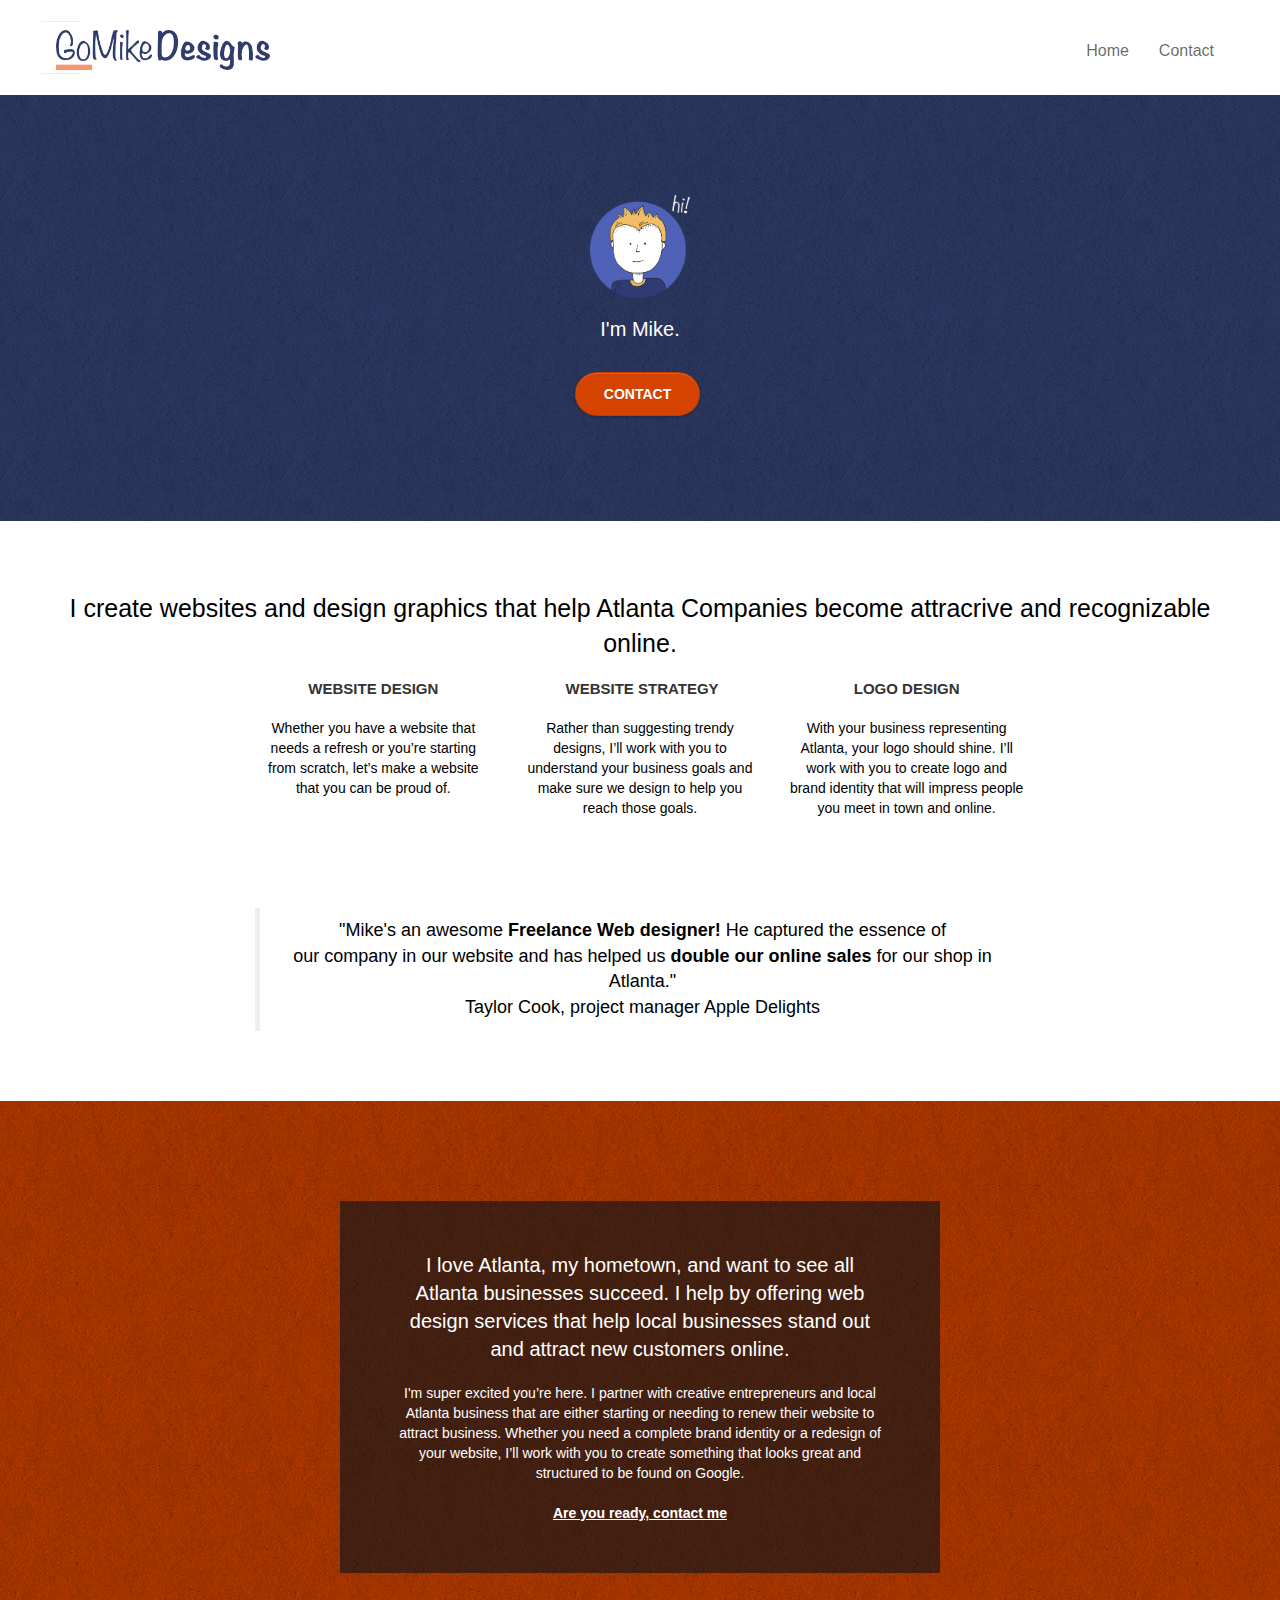
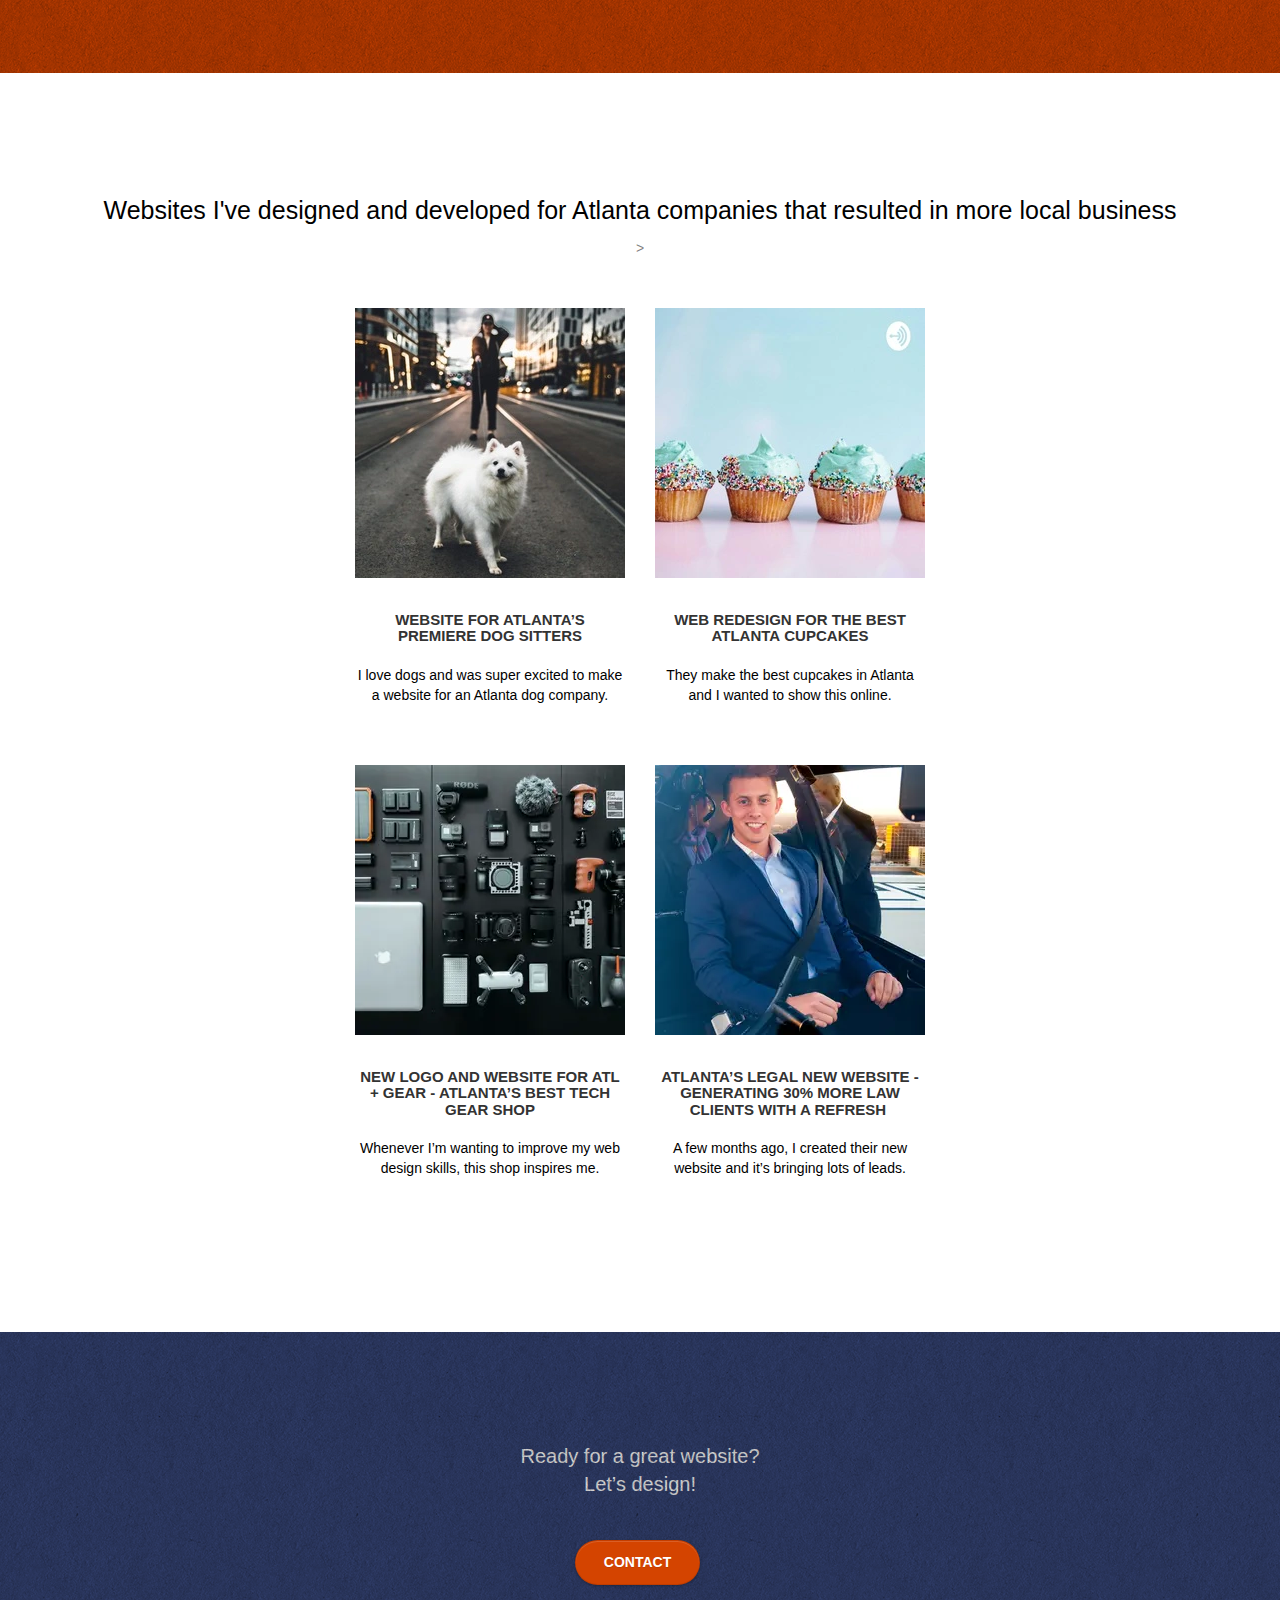
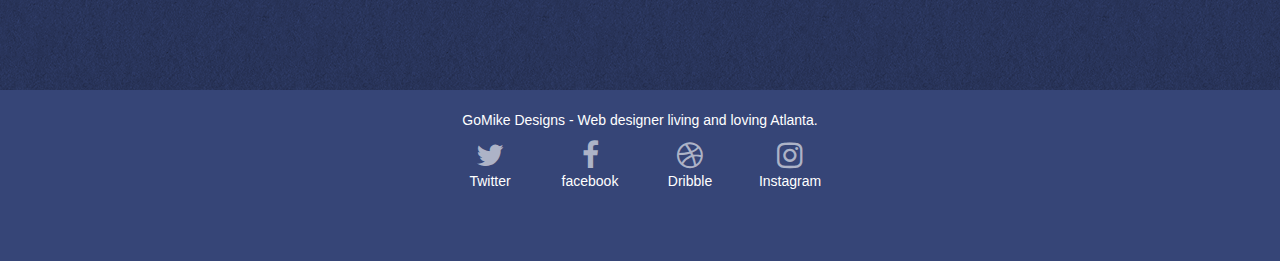
==== commit 8edc4b03: "added jquerytouch min file" ====
--- a/P4-Project-Updates/index.html
+++ b/P4-Project-Updates/index.html
@@ -9,7 +9,7 @@
     
 	<link rel="stylesheet" type="text/css" href="./css/bootstrap-min.css">
 	<link rel="stylesheet" type="text/css" href="style.css">
-	<link rel="stylesheet" type="text/css" href="./css/font-awesome.css">
+	<link rel="stylesheet" type="text/css" href="./css/font-awesome-min.css">
 	<link rel="stylesheet" type="text/css" href="./css/et-line-min.css">
 
 
@@ -292,7 +292,7 @@
 <script src="./js/jquery-2.1.0-min.js"></script>
 <script src="./js/bootstrap-min.js"></script>
 <script src="./js/blocs.js"></script>
-<script src="./js/jquery.touchSwipe.js"></script>
+<script src="./js/jquery.touchSwipe-min.js"></script>
 <script src="./js/gmaps-min.js"></script>
 
 </body>
